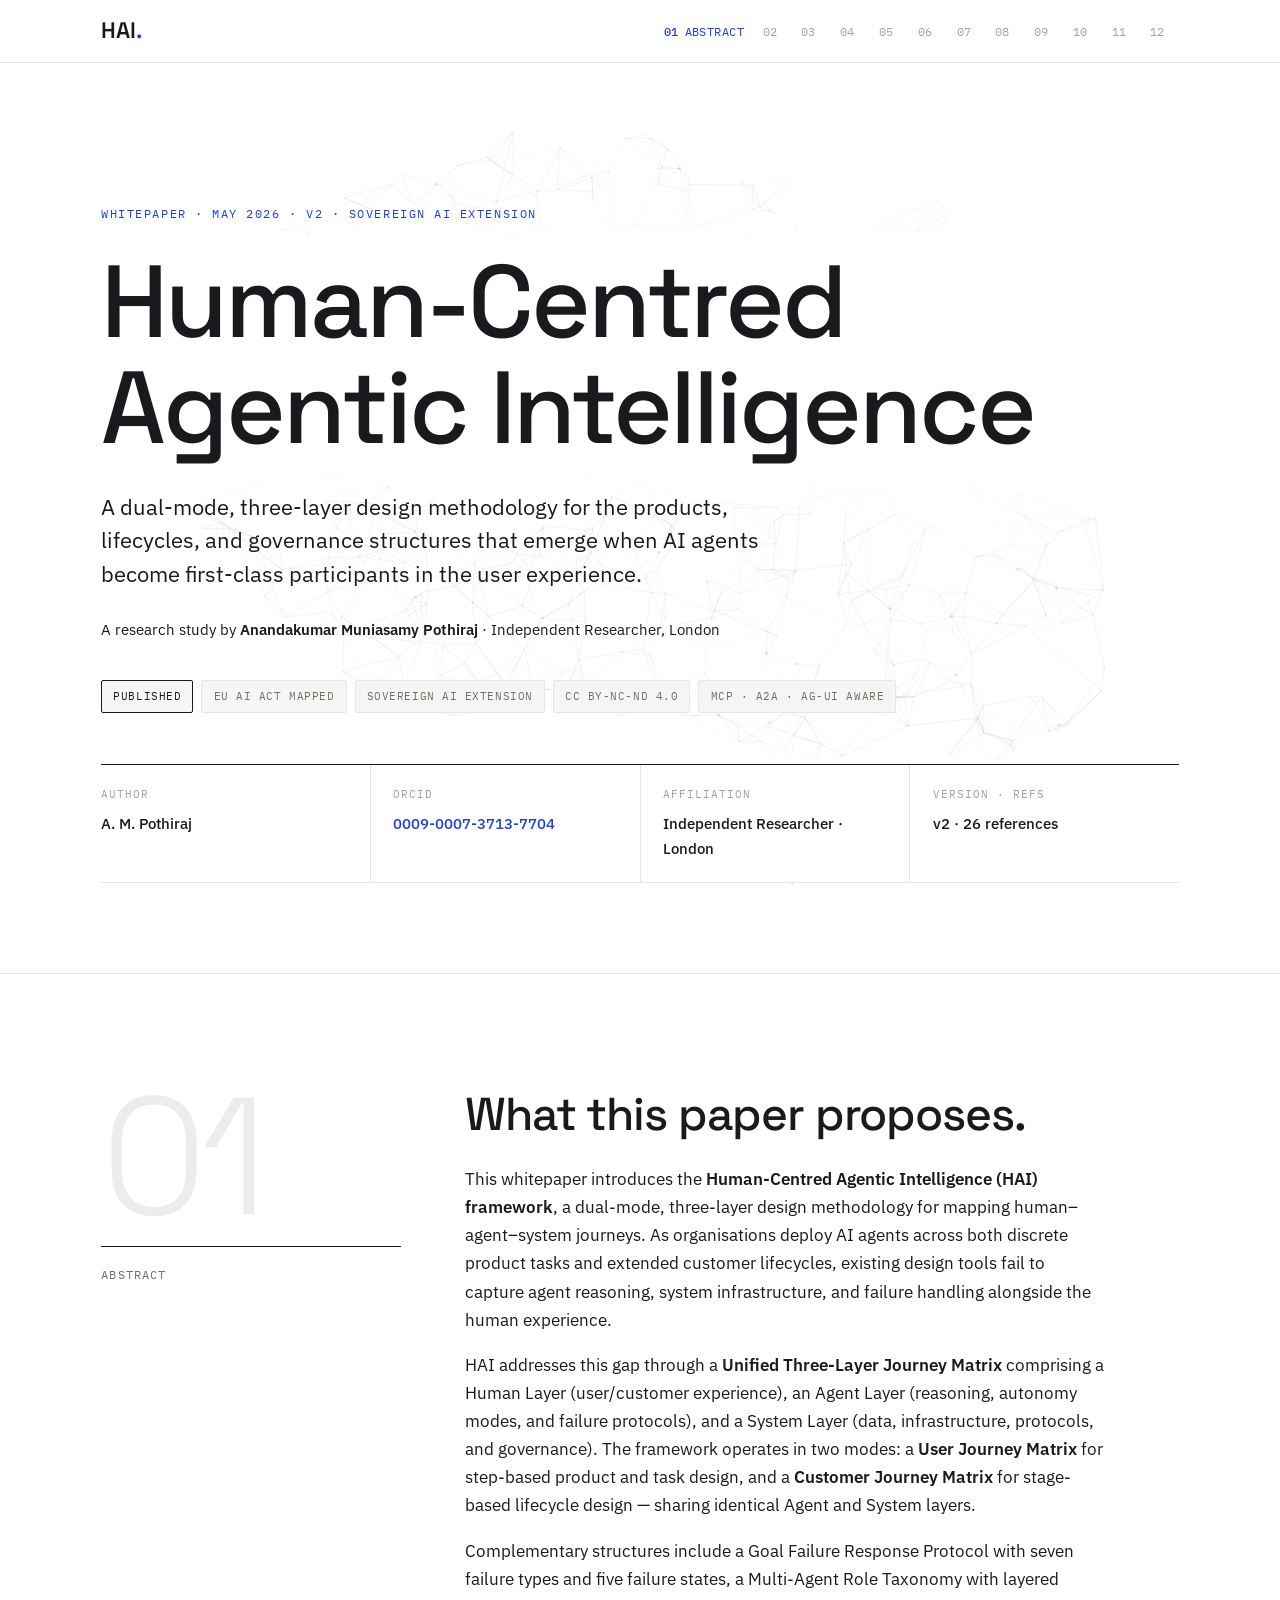
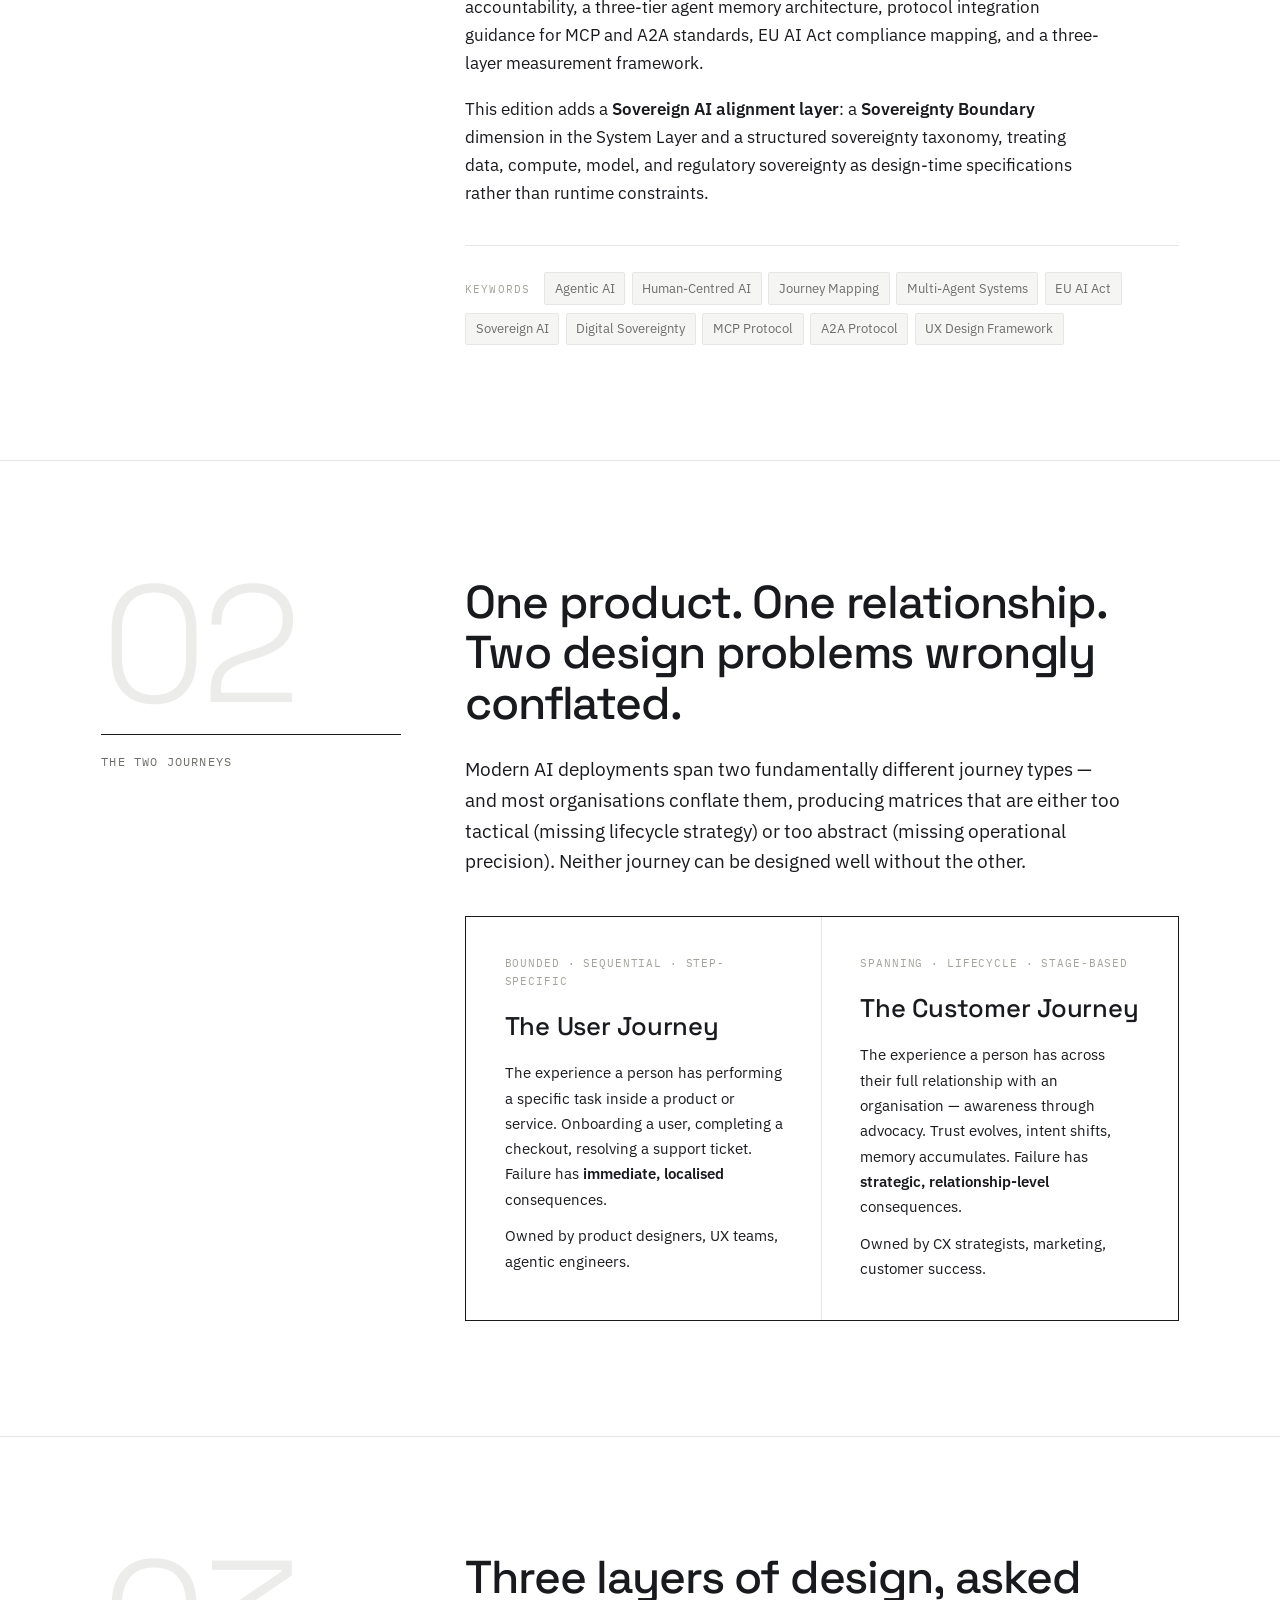
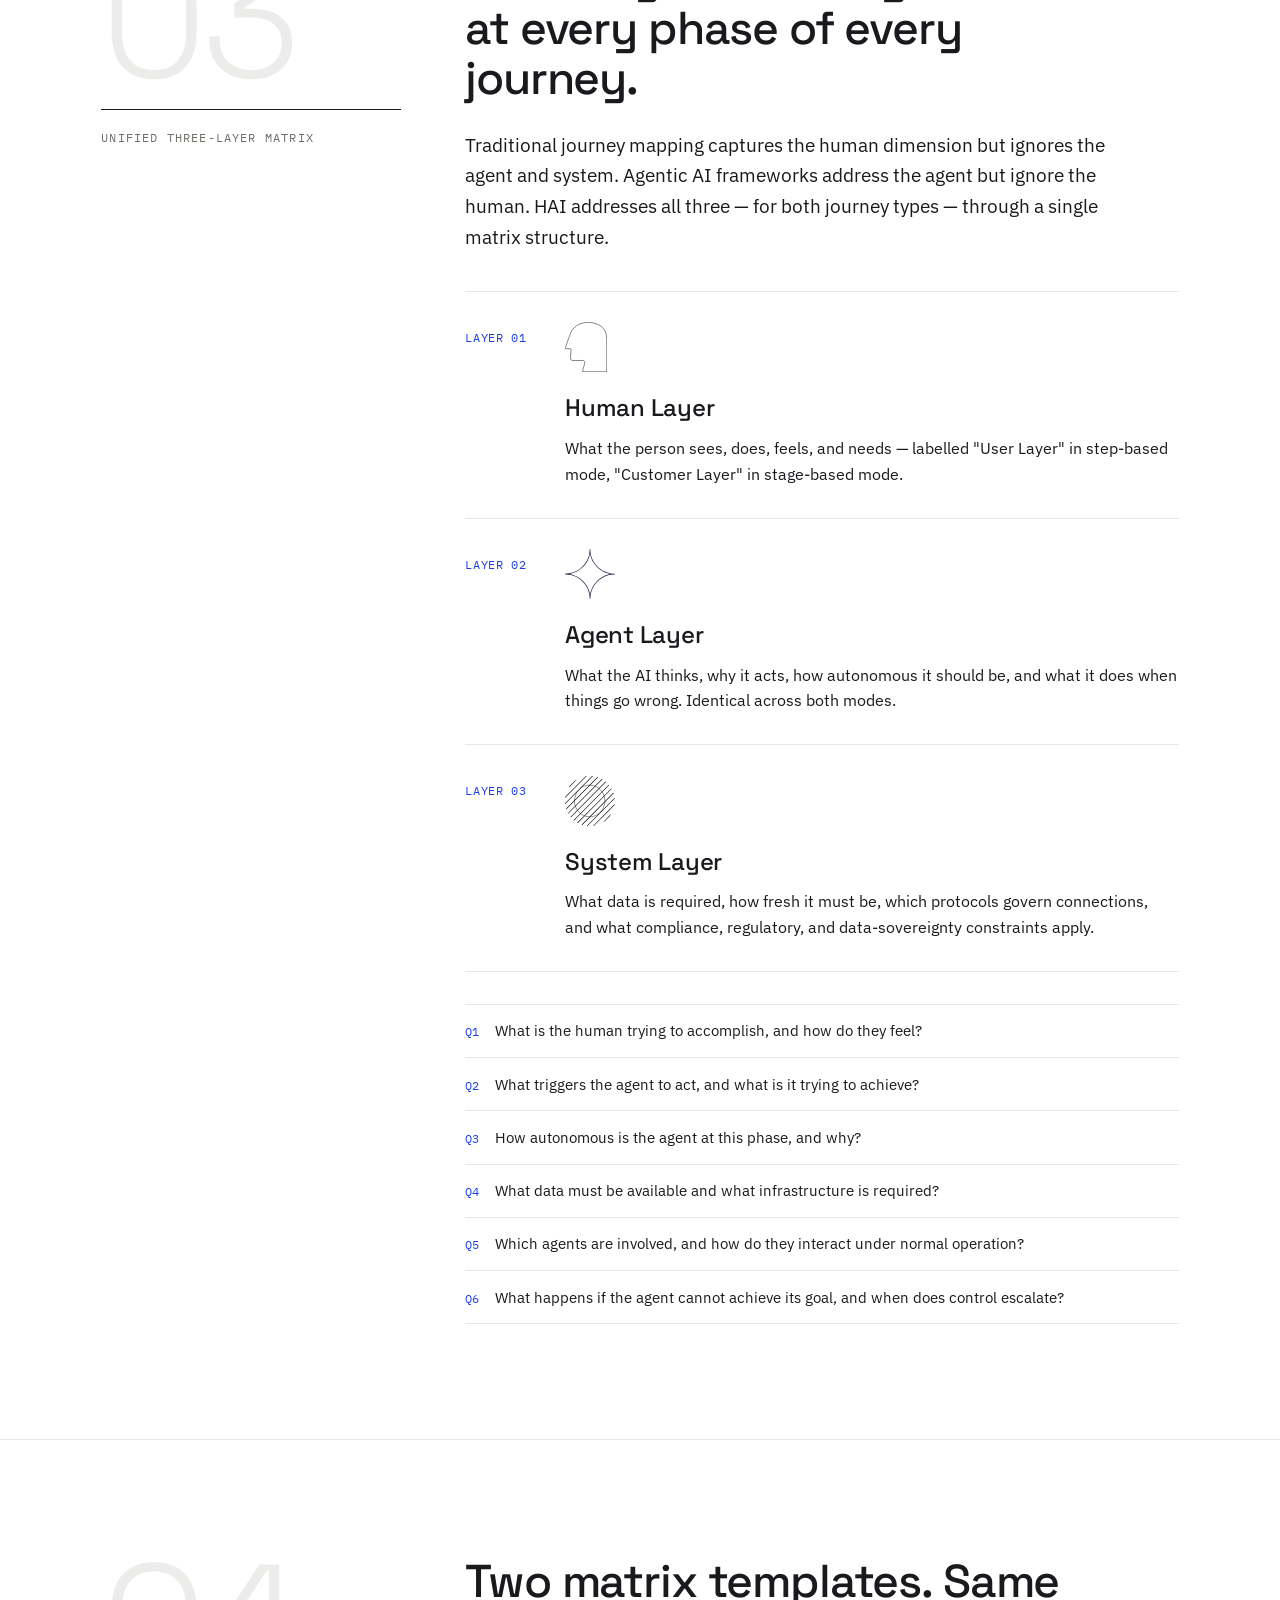
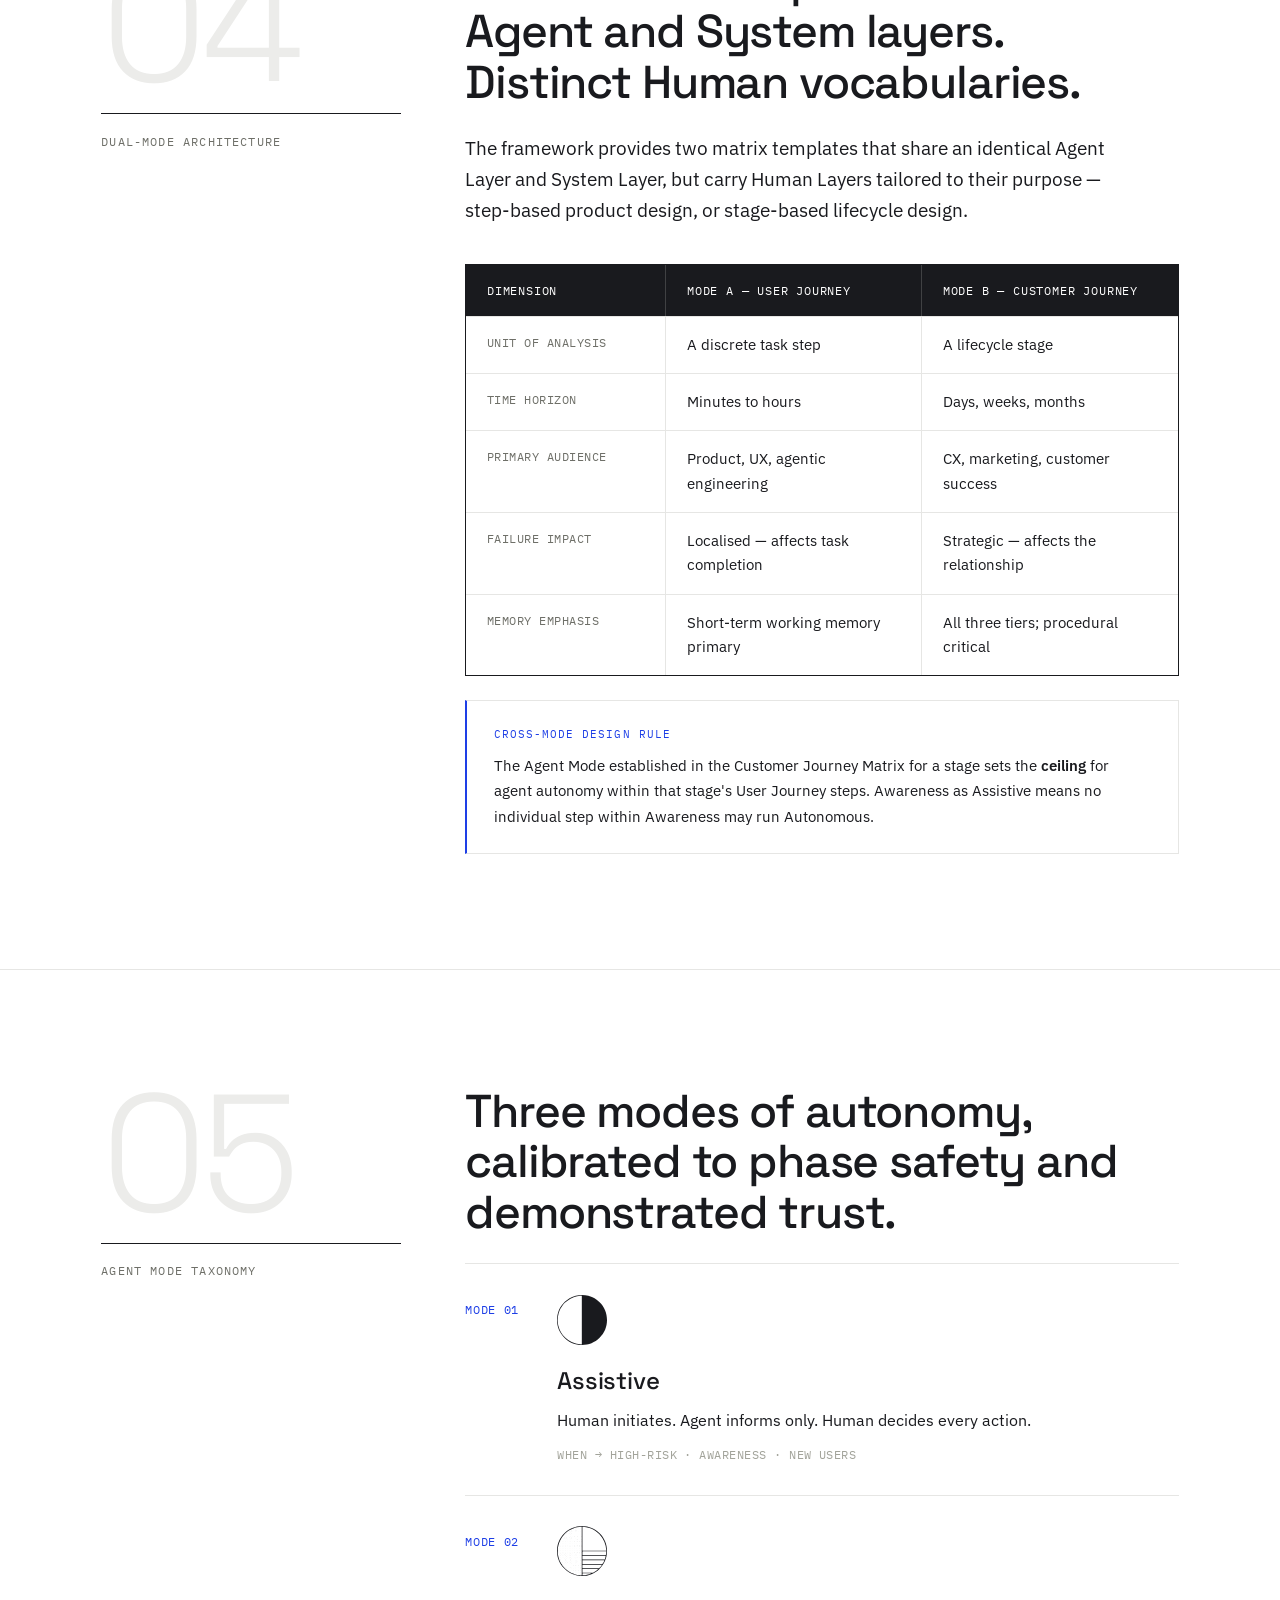
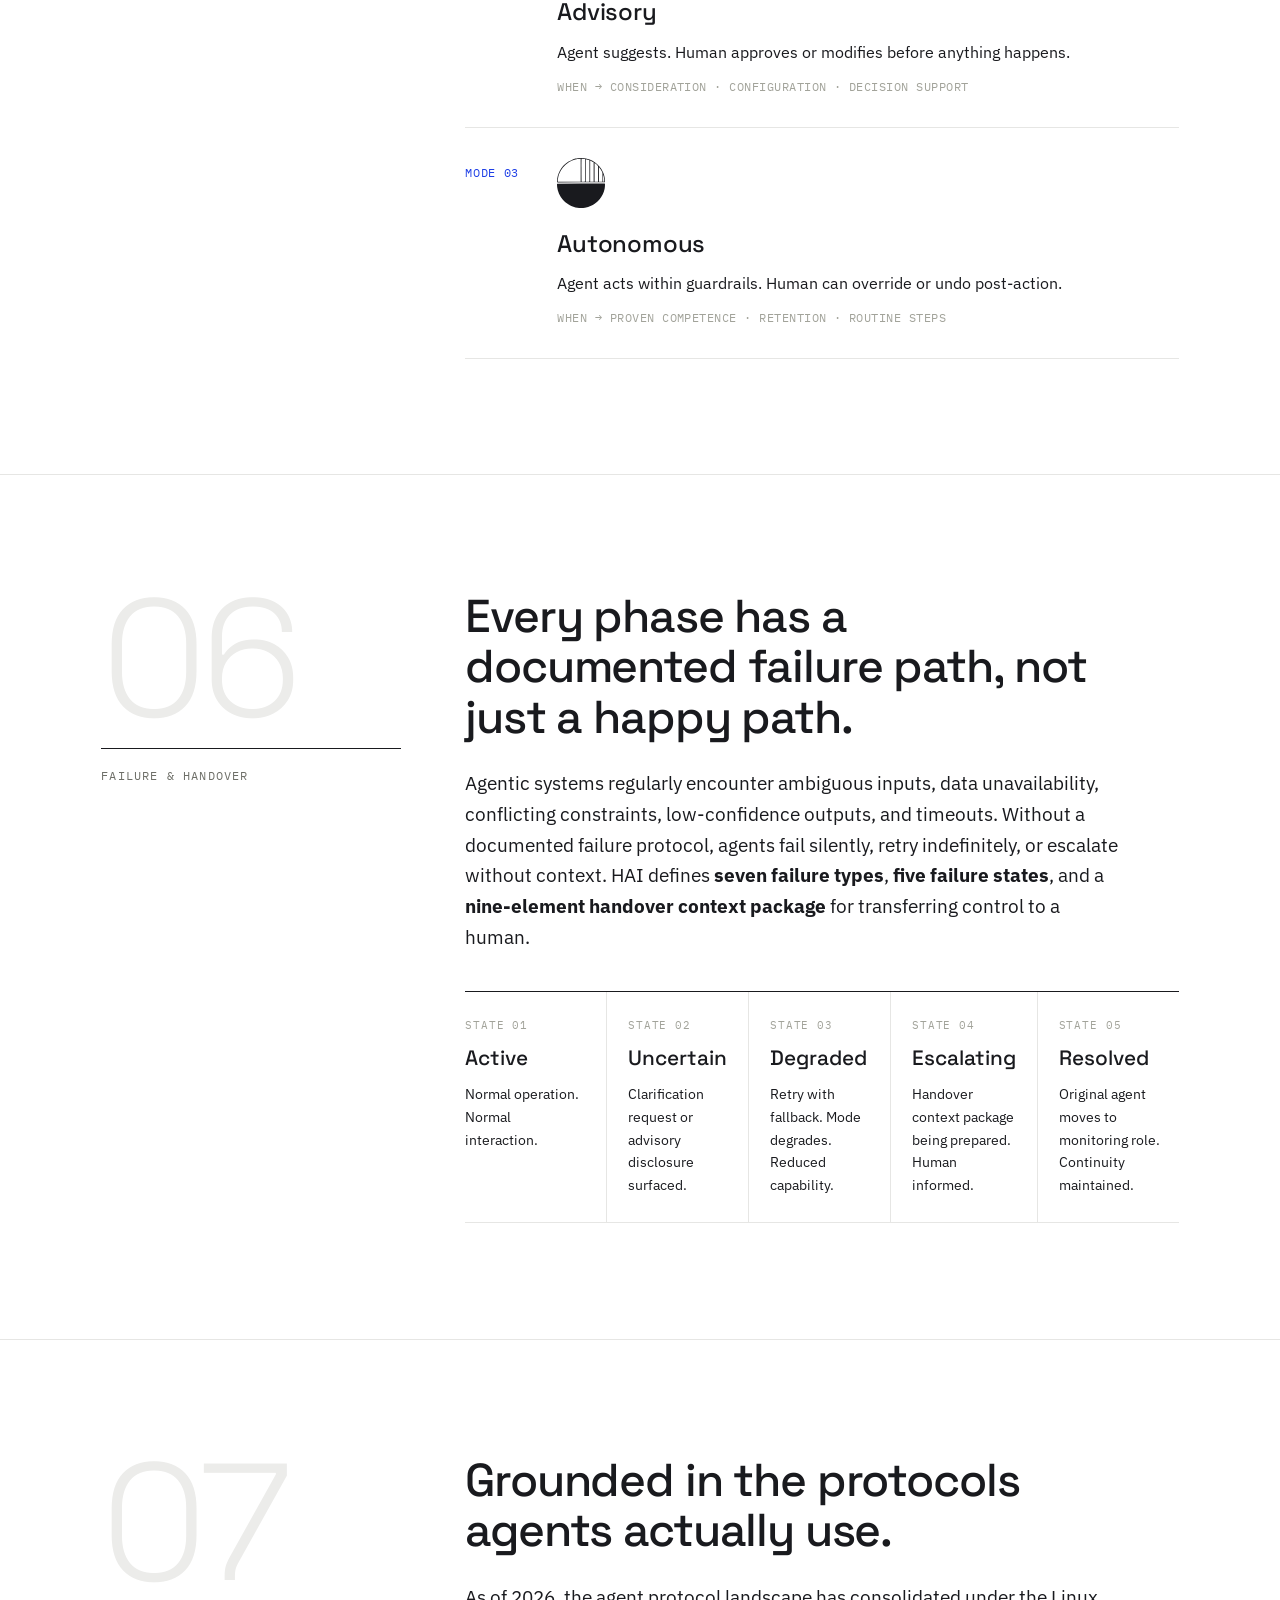
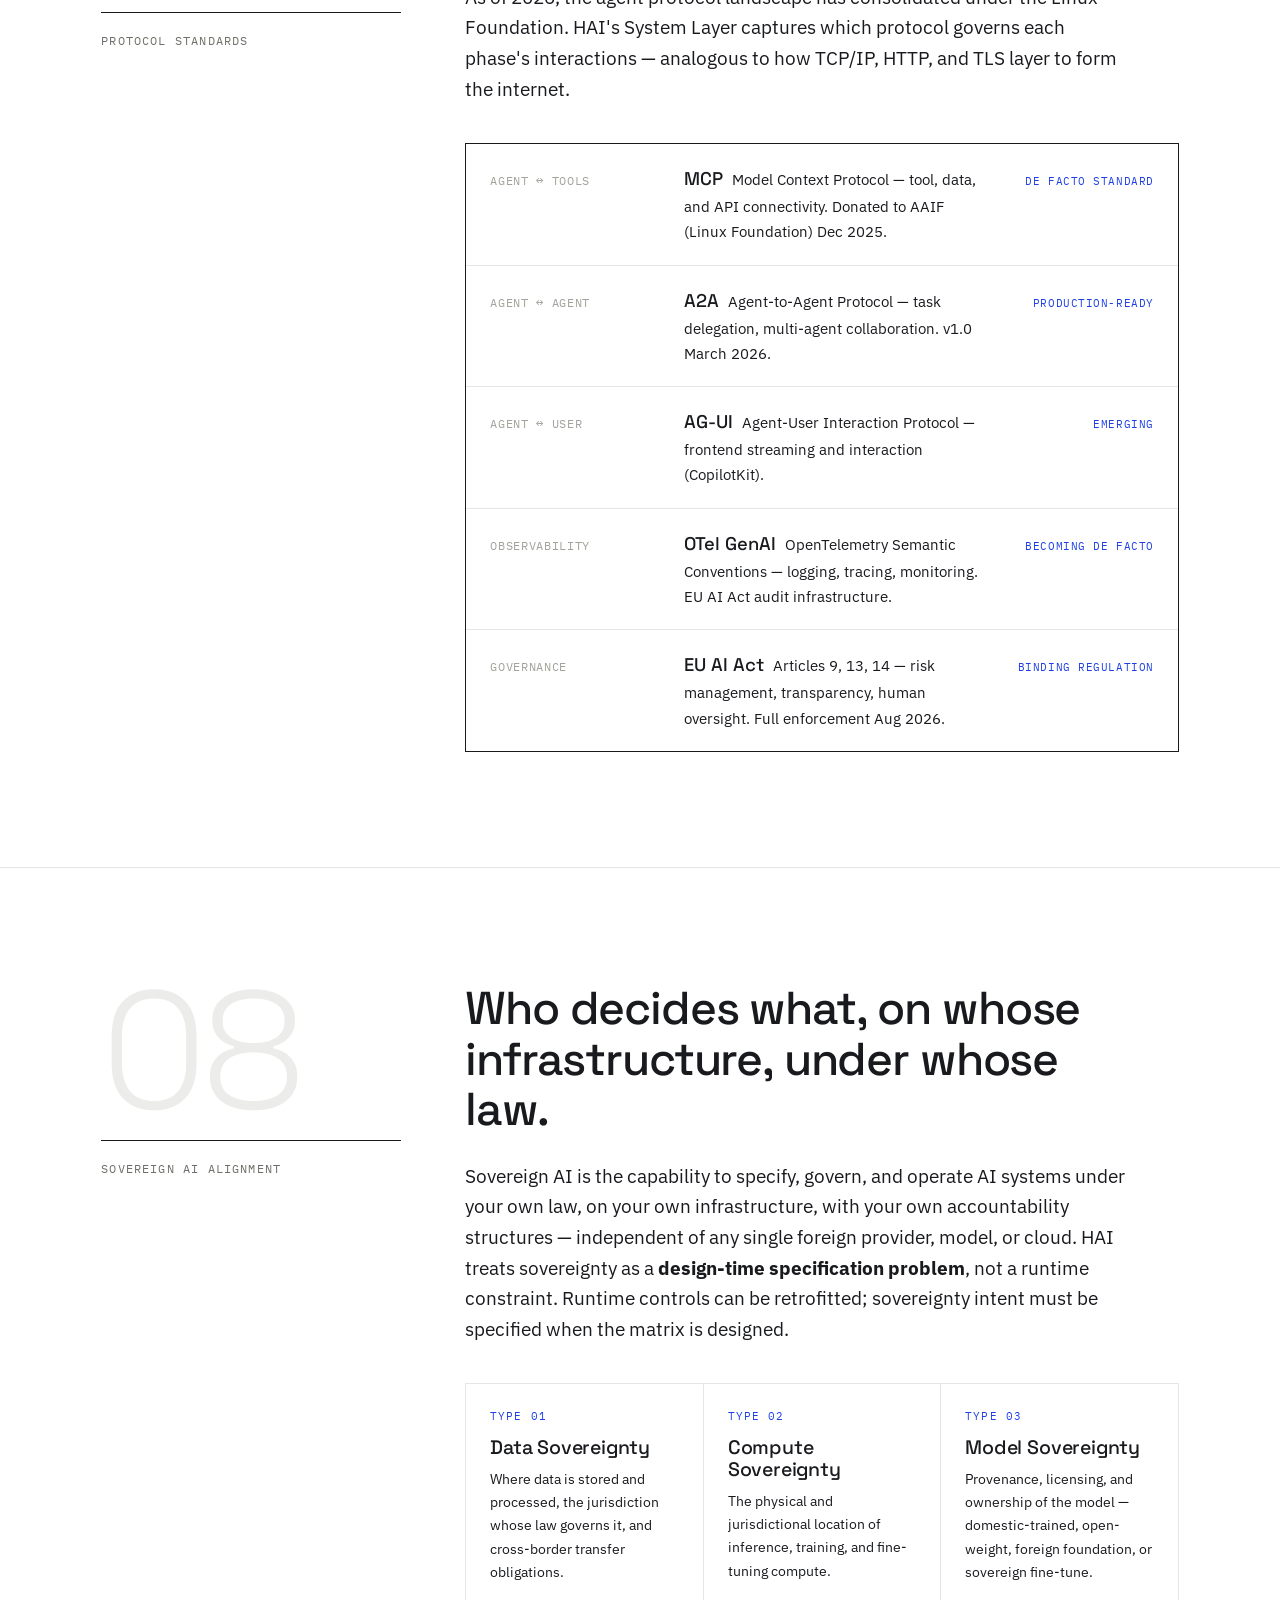
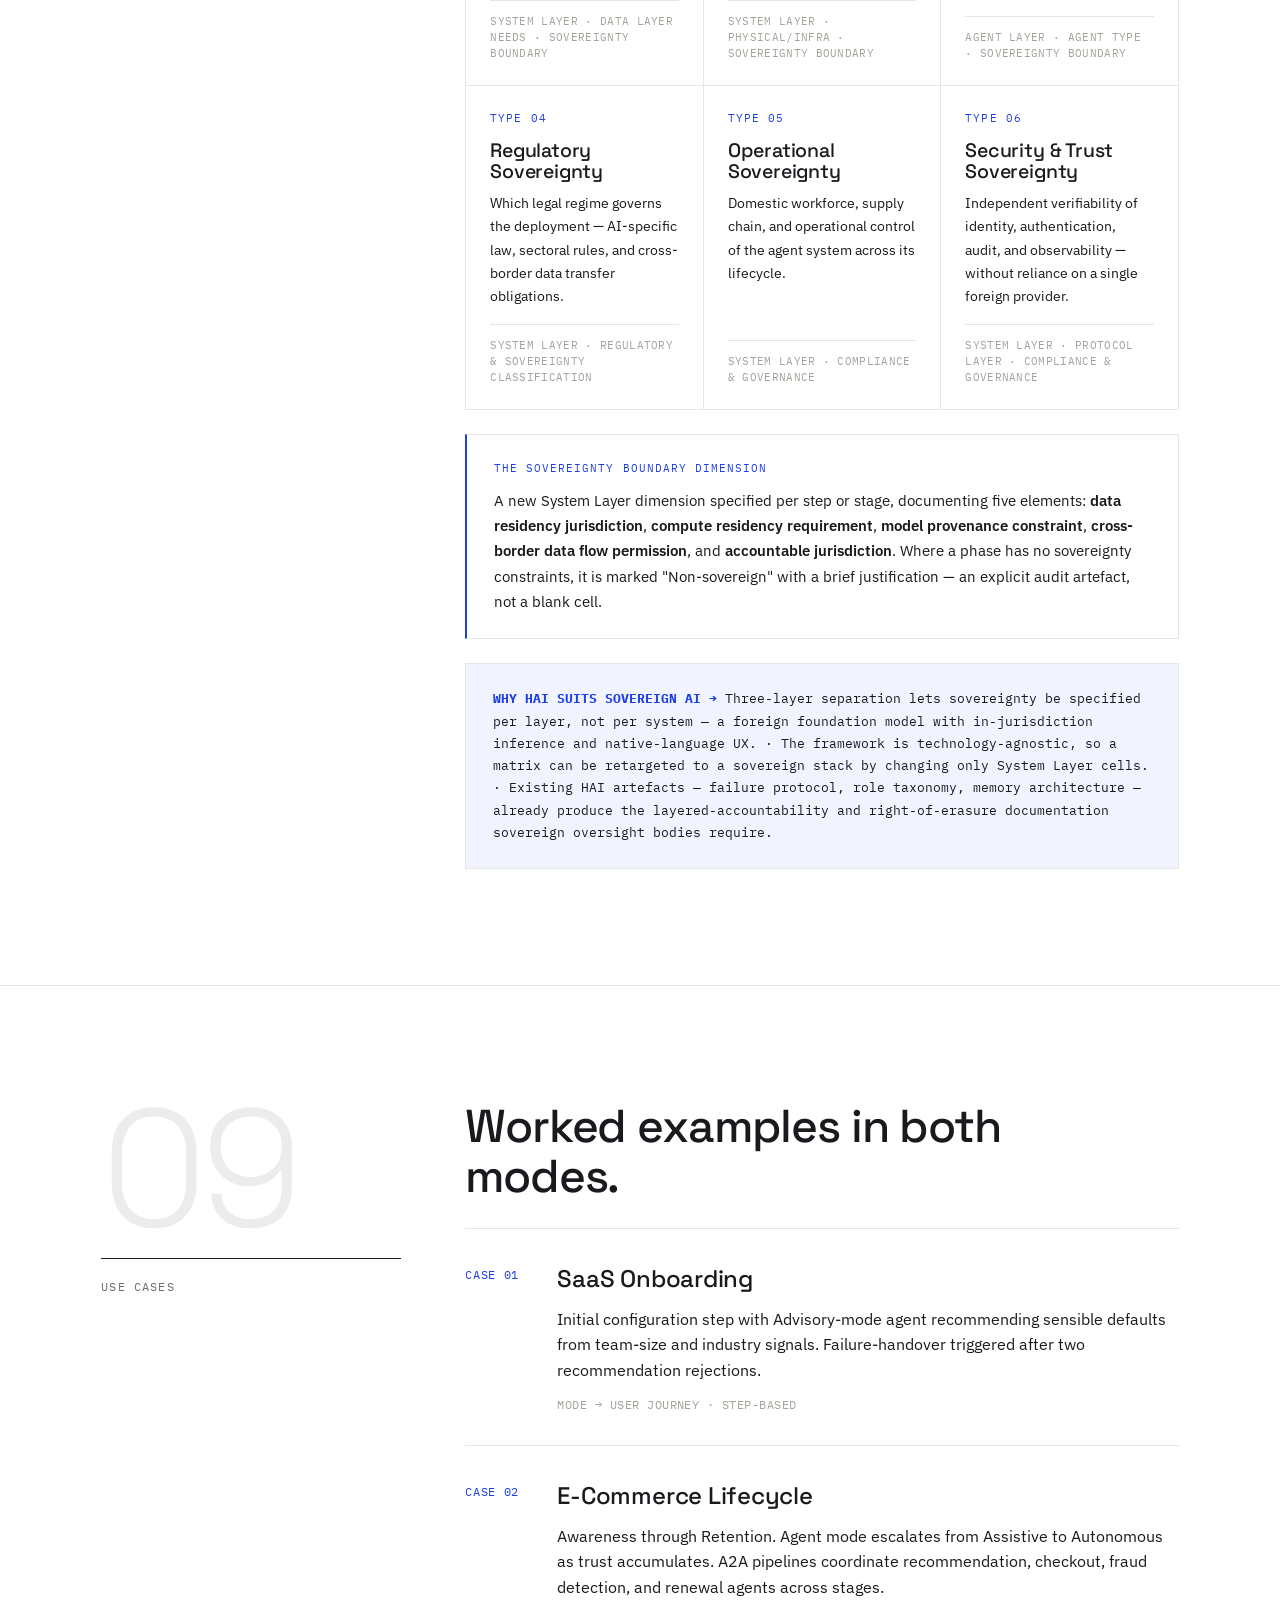
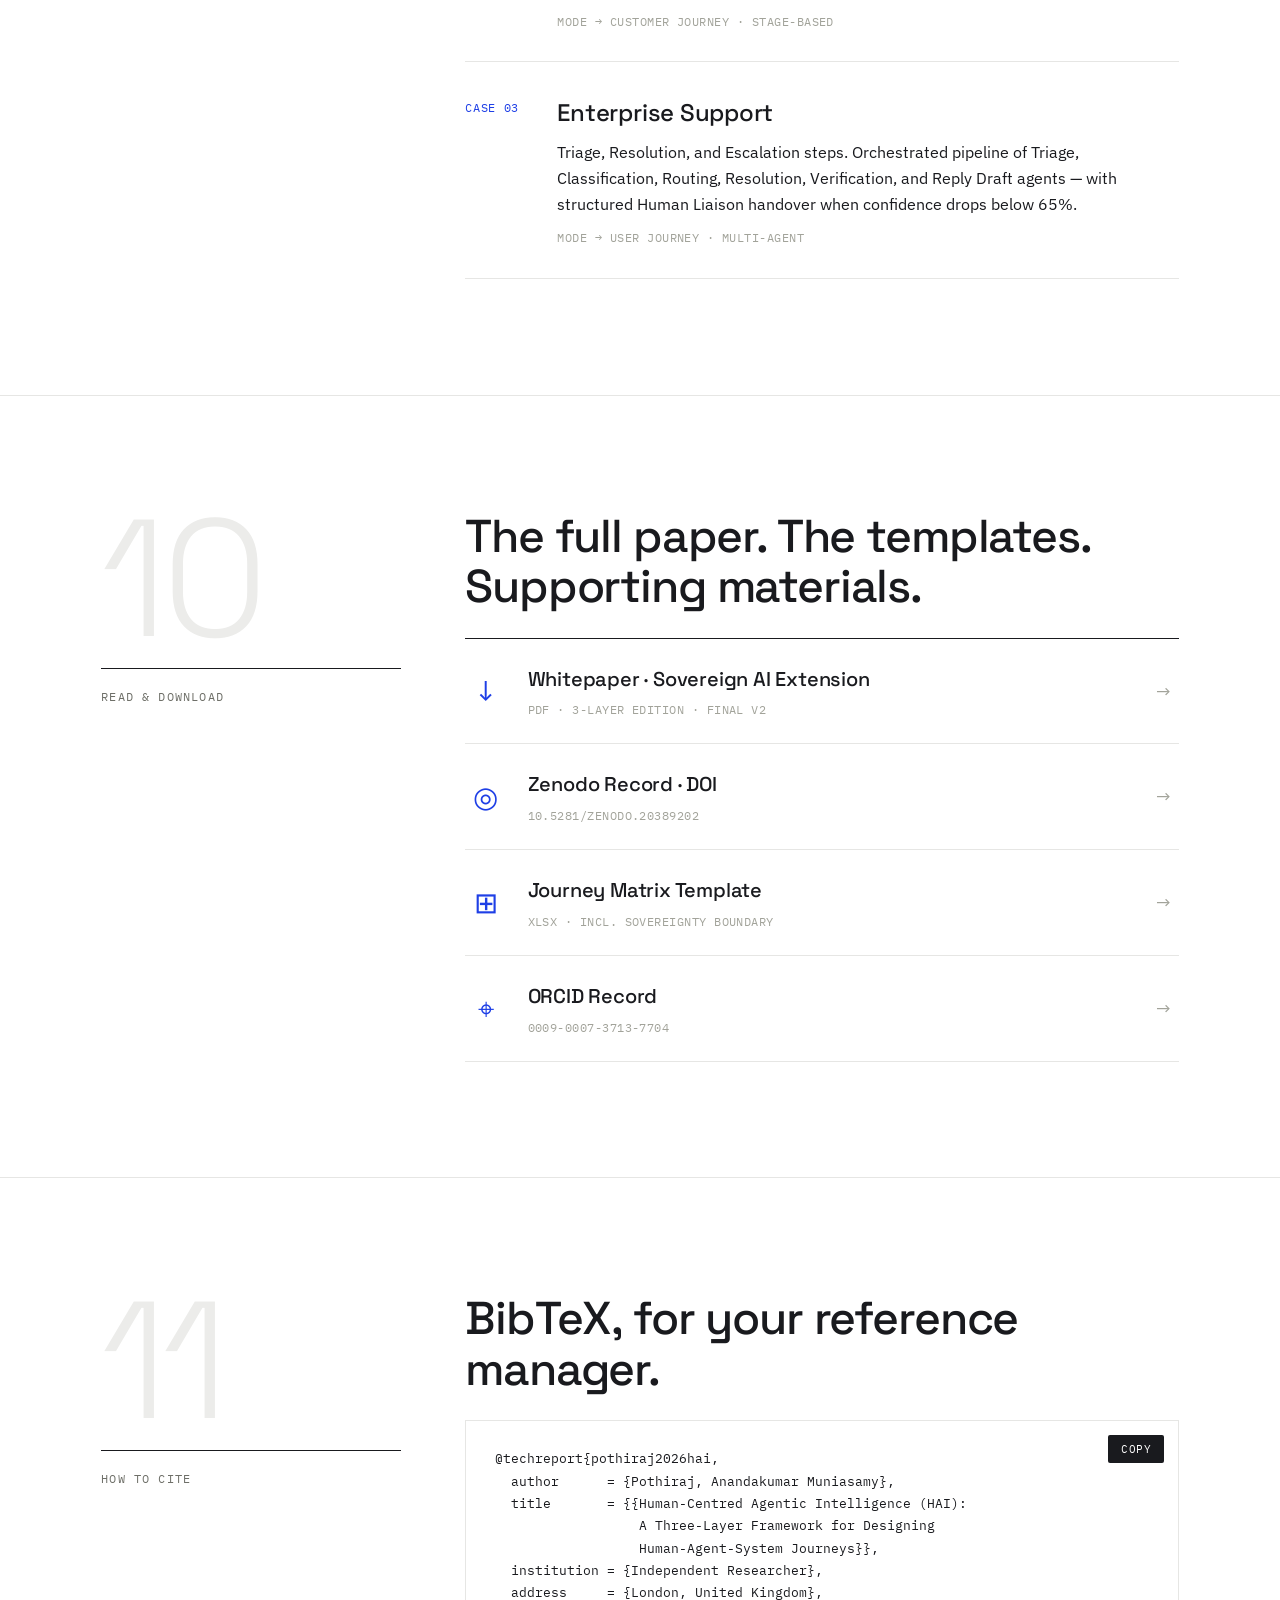
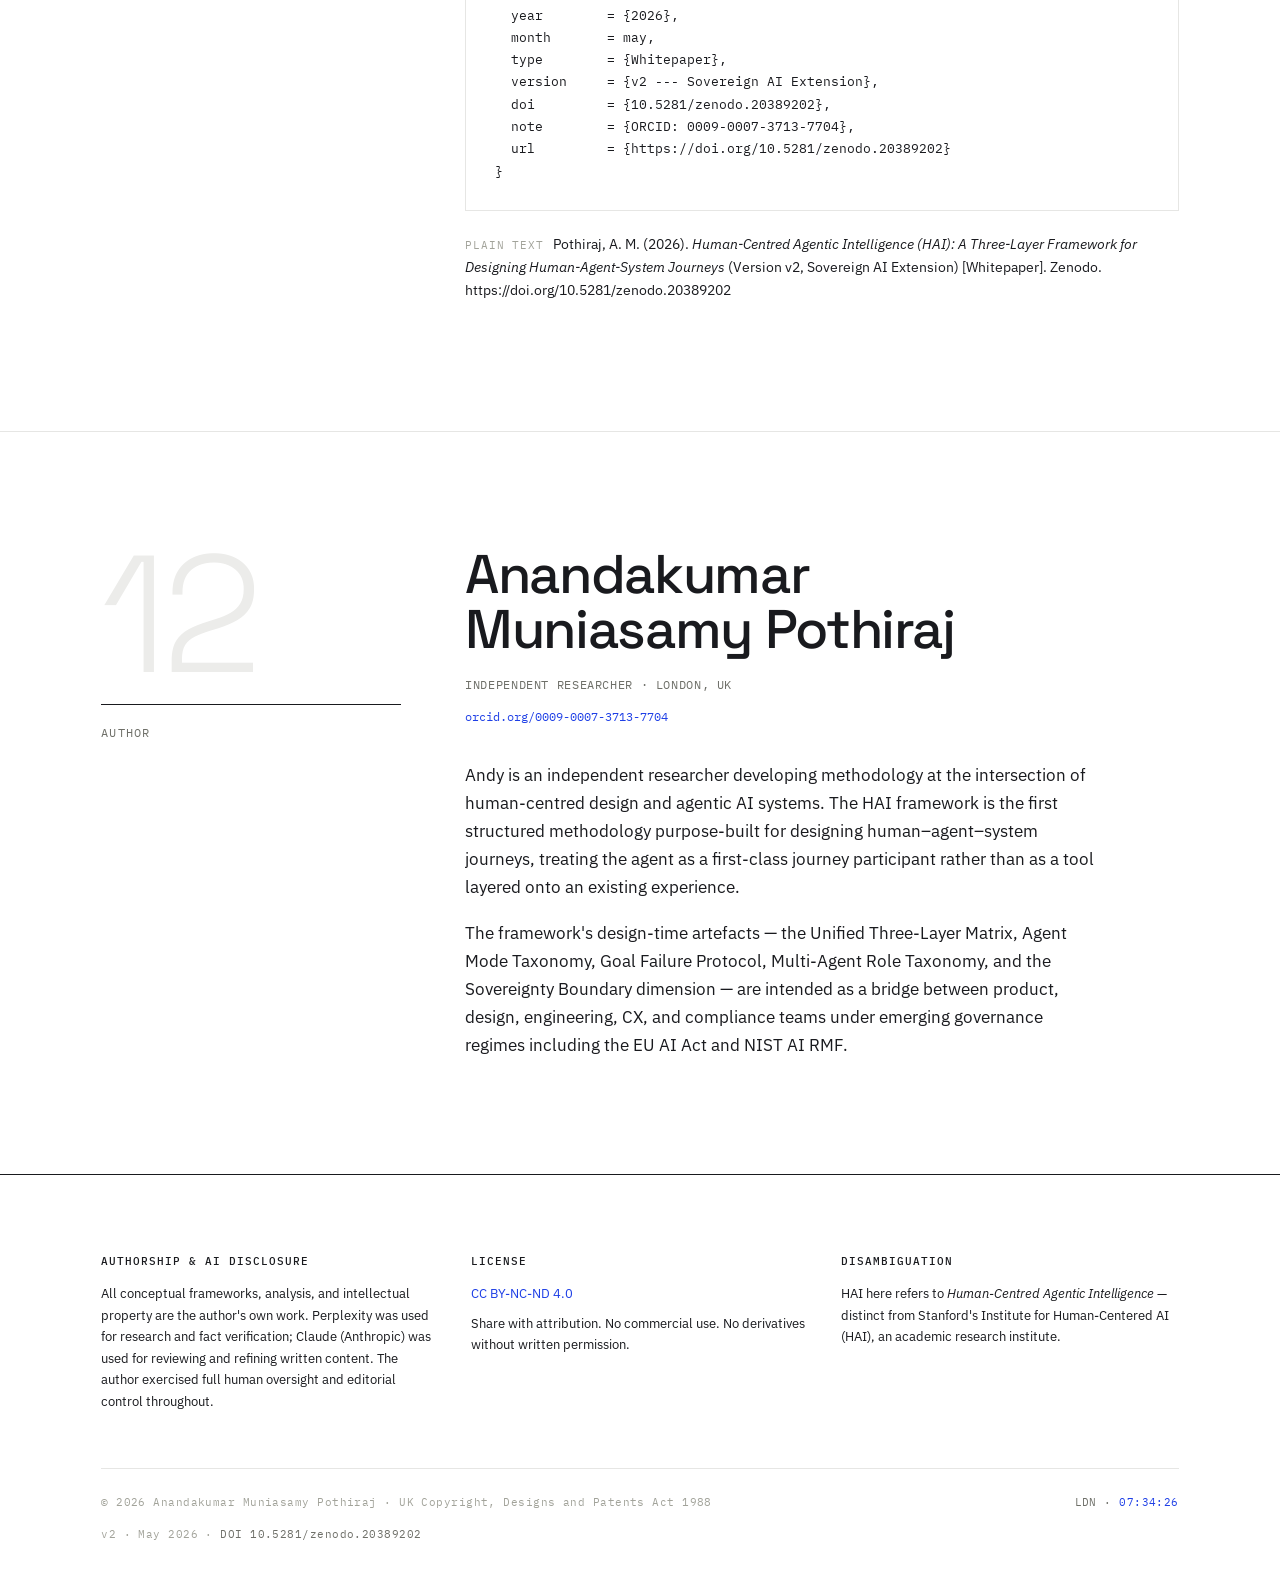
==== index.html @ 4d78bc8c "Initial HAI site Co-Authored-By: Claude Sonnet 5.5 <noreply@anthropic.com>" ====
<!DOCTYPE html>
<html lang="en">
<head>
<meta charset="UTF-8" />
<meta name="viewport" content="width=device-width, initial-scale=1.0" />
<title>Human-Centred Agentic Intelligence (HAI) — A Three-Layer Framework for Human–Agent–System Journeys</title>
<meta name="description" content="HAI is a dual-mode, three-layer design methodology for mapping human–agent–system journeys in agentic AI products. The Sovereign AI Extension adds a Sovereignty Boundary dimension for specifying data residency, compute location, and model provenance at design time. By Anandakumar Muniasamy Pothiraj." />
<meta name="author" content="Anandakumar Muniasamy Pothiraj" />
<meta name="theme-color" content="#FFFFFF" />
<link rel="canonical" href="https://hai-framework.org/" />
<link rel="icon" href="/favicon.svg" type="image/svg+xml" />
<meta property="og:url" content="https://hai-framework.org/" />
<meta property="og:site_name" content="HAI Framework" />
<meta property="og:image" content="https://hai-framework.org/assets/img/Header.png" />
<meta name="twitter:card" content="summary_large_image" />
<meta name="twitter:title" content="Human-Centred Agentic Intelligence (HAI)" />
<meta name="twitter:description" content="A three-layer, dual-mode framework for designing human–agent–system journeys." />
<meta name="twitter:image" content="https://hai-framework.org/assets/img/Header.png" />

<!-- Open Graph -->
<meta property="og:title" content="Human-Centred Agentic Intelligence (HAI)" />
<meta property="og:description" content="A three-layer, dual-mode framework for designing human–agent–system journeys in agentic AI products — now extended with a Sovereign AI alignment layer." />
<meta property="og:type" content="article" />
<meta property="article:author" content="Anandakumar Muniasamy Pothiraj" />
<meta property="article:published_time" content="2026-05-26" />

<!-- Citation metadata for Google Scholar / Hugging Face Papers -->
<meta name="citation_title" content="Human-Centred Agentic Intelligence (HAI): A Three-Layer Framework for Designing Human-Agent-System Journeys" />
<meta name="citation_author" content="Pothiraj, Anandakumar Muniasamy" />
<meta name="citation_publication_date" content="2026/05" />
<meta name="citation_doi" content="10.5281/zenodo.20389202" />
<meta name="citation_public_url" content="https://doi.org/10.5281/zenodo.20389202" />
<meta name="citation_pdf_url" content="https://zenodo.org/records/20389202/files/HAI_Whitepaper_3_layer_sovereign-AI.pdf" />

<link rel="preconnect" href="https://fonts.googleapis.com" />
<link rel="preconnect" href="https://fonts.gstatic.com" crossorigin />
<link href="https://fonts.googleapis.com/css2?family=IBM+Plex+Mono:wght@400;500&family=IBM+Plex+Sans:ital,wght@0,400;0,500;0,600;0,700;1,400&family=Space+Grotesk:wght@300;400;500;600;700&display=swap" rel="stylesheet" />

<link rel="stylesheet" href="/css/style.css" />
</head>
<body>

<div class="scroll-progress" id="progress" aria-hidden="true"></div>

<!-- ━━━━━━━━━━ STICKY NAVIGATOR ━━━━━━━━━━ -->
<nav class="nav">
  <div class="nav-inner">
    <a href="#top" class="wordmark">HAI<span class="dot">.</span></a>
    <div class="rail" id="rail">
      <a class="rail-item" href="#abstract"><span class="rail-num">01</span><span class="rail-label">Abstract</span></a>
      <a class="rail-item" href="#problem"><span class="rail-num">02</span><span class="rail-label">Two Journeys</span></a>
      <a class="rail-item" href="#framework"><span class="rail-num">03</span><span class="rail-label">Framework</span></a>
      <a class="rail-item" href="#modes"><span class="rail-num">04</span><span class="rail-label">Dual-Mode</span></a>
      <a class="rail-item" href="#agent-modes"><span class="rail-num">05</span><span class="rail-label">Agent Modes</span></a>
      <a class="rail-item" href="#failure"><span class="rail-num">06</span><span class="rail-label">Failure</span></a>
      <a class="rail-item" href="#protocols"><span class="rail-num">07</span><span class="rail-label">Protocols</span></a>
      <a class="rail-item" href="#sovereignty"><span class="rail-num">08</span><span class="rail-label">Sovereignty</span></a>
      <a class="rail-item" href="#cases"><span class="rail-num">09</span><span class="rail-label">Use Cases</span></a>
      <a class="rail-item" href="#paper"><span class="rail-num">10</span><span class="rail-label">Paper</span></a>
      <a class="rail-item" href="#cite"><span class="rail-num">11</span><span class="rail-label">Cite</span></a>
      <a class="rail-item" href="#author"><span class="rail-num">12</span><span class="rail-label">Author</span></a>
    </div>
  </div>
</nav>

<div id="top"></div>

<!-- ━━━━━━━━━━ HERO ━━━━━━━━━━ -->
<header class="hero">
  <canvas class="hero-net" aria-hidden="true"></canvas>
  <div class="wrap hero-stagger">
    <div class="eyebrow">Whitepaper · May 2026 · v2 · Sovereign AI Extension</div>
    <h1>Human-Centred Agentic <em>Intelligence</em></h1>
    <p class="hero-sub">A dual-mode, three-layer design methodology for the products, lifecycles, and governance structures that emerge when AI agents become first-class participants in the user experience.</p>
    <p class="hero-byline">A research study by <strong>Anandakumar Muniasamy Pothiraj</strong> · Independent Researcher, London</p>
    <div class="badges">
      <span class="badge lead">Published</span>
      <span class="badge">EU AI Act mapped</span>
      <span class="badge">Sovereign AI extension</span>
      <span class="badge">CC BY-NC-ND 4.0</span>
      <span class="badge">MCP · A2A · AG-UI aware</span>
    </div>
    <div class="meta-strip">
      <div class="meta-cell">
        <div class="meta-label">Author</div>
        <div class="meta-value">A. M. Pothiraj</div>
      </div>
      <div class="meta-cell">
        <div class="meta-label">ORCID</div>
        <div class="meta-value"><a href="https://orcid.org/0009-0007-3713-7704" target="_blank" rel="noopener">0009-0007-3713-7704</a></div>
      </div>
      <div class="meta-cell">
        <div class="meta-label">Affiliation</div>
        <div class="meta-value">Independent Researcher · London</div>
      </div>
      <div class="meta-cell">
        <div class="meta-label">Version · Refs</div>
        <div class="meta-value">v2 · 26 references</div>
      </div>
    </div>
  </div>
</header>

<!-- ━━━━━━━━━━ 01 — ABSTRACT ━━━━━━━━━━ -->
<section class="section reveal" id="abstract">
  <div class="wrap">
    <div class="sec-grid">
      <div class="sec-index">
        <span class="sec-numeral">01</span>
        <span class="sec-kicker">Abstract</span>
      </div>
      <div class="sec-content">
        <h2 class="sec-title">What this paper proposes.</h2>
        <div class="prose">
          <p>This whitepaper introduces the <strong>Human-Centred Agentic Intelligence (HAI) framework</strong>, a dual-mode, three-layer design methodology for mapping human–agent–system journeys. As organisations deploy AI agents across both discrete product tasks and extended customer lifecycles, existing design tools fail to capture agent reasoning, system infrastructure, and failure handling alongside the human experience.</p>
          <p>HAI addresses this gap through a <strong>Unified Three-Layer Journey Matrix</strong> comprising a Human Layer (user/customer experience), an Agent Layer (reasoning, autonomy modes, and failure protocols), and a System Layer (data, infrastructure, protocols, and governance). The framework operates in two modes: a <strong>User Journey Matrix</strong> for step-based product and task design, and a <strong>Customer Journey Matrix</strong> for stage-based lifecycle design — sharing identical Agent and System layers.</p>
          <p>Complementary structures include a Goal Failure Response Protocol with seven failure types and five failure states, a Multi-Agent Role Taxonomy with layered accountability, a three-tier agent memory architecture, protocol integration guidance for MCP and A2A standards, EU AI Act compliance mapping, and a three-layer measurement framework.</p>
          <p>This edition adds a <strong>Sovereign AI alignment layer</strong>: a <strong>Sovereignty Boundary</strong> dimension in the System Layer and a structured sovereignty taxonomy, treating data, compute, model, and regulatory sovereignty as design-time specifications rather than runtime constraints.</p>
        </div>
        <div class="keywords">
          <span class="kw-head">Keywords</span>
          <span class="kw">Agentic AI</span><span class="kw">Human-Centred AI</span><span class="kw">Journey Mapping</span><span class="kw">Multi-Agent Systems</span><span class="kw">EU AI Act</span><span class="kw">Sovereign AI</span><span class="kw">Digital Sovereignty</span><span class="kw">MCP Protocol</span><span class="kw">A2A Protocol</span><span class="kw">UX Design Framework</span>
        </div>
      </div>
    </div>
  </div>
</section>

<!-- ━━━━━━━━━━ 02 — TWO JOURNEYS ━━━━━━━━━━ -->
<section class="section reveal" id="problem">
  <div class="wrap">
    <div class="sec-grid">
      <div class="sec-index">
        <span class="sec-numeral">02</span>
        <span class="sec-kicker">The Two Journeys</span>
      </div>
      <div class="sec-content">
        <h2 class="sec-title">One product. One relationship. Two design problems wrongly conflated.</h2>
        <p class="lede">Modern AI deployments span two fundamentally different journey types — and most organisations conflate them, producing matrices that are either too tactical (missing lifecycle strategy) or too abstract (missing operational precision). Neither journey can be designed well without the other.</p>
        <div class="duo">
          <div class="duo-cell">
            <div class="duo-tag">Bounded · Sequential · Step-specific</div>
            <h3>The User Journey</h3>
            <p>The experience a person has performing a specific task inside a product or service. Onboarding a user, completing a checkout, resolving a support ticket. Failure has <strong>immediate, localised</strong> consequences.</p>
            <p>Owned by product designers, UX teams, agentic engineers.</p>
          </div>
          <div class="duo-cell">
            <div class="duo-tag">Spanning · Lifecycle · Stage-based</div>
            <h3>The Customer Journey</h3>
            <p>The experience a person has across their full relationship with an organisation — awareness through advocacy. Trust evolves, intent shifts, memory accumulates. Failure has <strong>strategic, relationship-level</strong> consequences.</p>
            <p>Owned by CX strategists, marketing, customer success.</p>
          </div>
        </div>
      </div>
    </div>
  </div>
</section>

<!-- ━━━━━━━━━━ 03 — FRAMEWORK ━━━━━━━━━━ -->
<section class="section reveal" id="framework">
  <div class="wrap">
    <div class="sec-grid">
      <div class="sec-index">
        <span class="sec-numeral">03</span>
        <span class="sec-kicker">Unified Three-Layer Matrix</span>
      </div>
      <div class="sec-content">
        <h2 class="sec-title">Three layers of design, asked at every phase of every journey.</h2>
        <p class="lede">Traditional journey mapping captures the human dimension but ignores the agent and system. Agentic AI frameworks address the agent but ignore the human. HAI addresses all three — for both journey types — through a single matrix structure.</p>
        <div class="blocks">
          <div class="block">
            <div class="block-tag">Layer 01</div>
            <div>
              <img class="block-icon" src="/assets/img/Human_Layer.svg" alt="" />
              <h3>Human Layer</h3>
              <p>What the person sees, does, feels, and needs — labelled "User Layer" in step-based mode, "Customer Layer" in stage-based mode.</p>
            </div>
          </div>
          <div class="block">
            <div class="block-tag">Layer 02</div>
            <div>
              <img class="block-icon" src="/assets/img/Agent_Layer.svg" alt="" />
              <h3>Agent Layer</h3>
              <p>What the AI thinks, why it acts, how autonomous it should be, and what it does when things go wrong. Identical across both modes.</p>
            </div>
          </div>
          <div class="block">
            <div class="block-tag">Layer 03</div>
            <div>
              <img class="block-icon" src="/assets/img/System_Layer.svg" alt="" />
              <h3>System Layer</h3>
              <p>What data is required, how fresh it must be, which protocols govern connections, and what compliance, regulatory, and data-sovereignty constraints apply.</p>
            </div>
          </div>
        </div>
        <div class="qlist">
          <div class="q"><span class="qn">Q1</span><span>What is the human trying to accomplish, and how do they feel?</span></div>
          <div class="q"><span class="qn">Q2</span><span>What triggers the agent to act, and what is it trying to achieve?</span></div>
          <div class="q"><span class="qn">Q3</span><span>How autonomous is the agent at this phase, and why?</span></div>
          <div class="q"><span class="qn">Q4</span><span>What data must be available and what infrastructure is required?</span></div>
          <div class="q"><span class="qn">Q5</span><span>Which agents are involved, and how do they interact under normal operation?</span></div>
          <div class="q"><span class="qn">Q6</span><span>What happens if the agent cannot achieve its goal, and when does control escalate?</span></div>
        </div>
      </div>
    </div>
  </div>
</section>

<!-- ━━━━━━━━━━ 04 — DUAL-MODE ━━━━━━━━━━ -->
<section class="section reveal" id="modes">
  <div class="wrap">
    <div class="sec-grid">
      <div class="sec-index">
        <span class="sec-numeral">04</span>
        <span class="sec-kicker">Dual-Mode Architecture</span>
      </div>
      <div class="sec-content">
        <h2 class="sec-title">Two matrix templates. Same Agent and System layers. Distinct Human vocabularies.</h2>
        <p class="lede">The framework provides two matrix templates that share an identical Agent Layer and System Layer, but carry Human Layers tailored to their purpose — step-based product design, or stage-based lifecycle design.</p>
        <div class="spec">
          <div class="spec-row head">
            <div class="spec-cell">Dimension</div>
            <div class="spec-cell">Mode A — User Journey</div>
            <div class="spec-cell">Mode B — Customer Journey</div>
          </div>
          <div class="spec-row">
            <div class="spec-cell key">Unit of analysis</div>
            <div class="spec-cell">A discrete task step</div>
            <div class="spec-cell">A lifecycle stage</div>
          </div>
          <div class="spec-row">
            <div class="spec-cell key">Time horizon</div>
            <div class="spec-cell">Minutes to hours</div>
            <div class="spec-cell">Days, weeks, months</div>
          </div>
          <div class="spec-row">
            <div class="spec-cell key">Primary audience</div>
            <div class="spec-cell">Product, UX, agentic engineering</div>
            <div class="spec-cell">CX, marketing, customer success</div>
          </div>
          <div class="spec-row">
            <div class="spec-cell key">Failure impact</div>
            <div class="spec-cell">Localised — affects task completion</div>
            <div class="spec-cell">Strategic — affects the relationship</div>
          </div>
          <div class="spec-row">
            <div class="spec-cell key">Memory emphasis</div>
            <div class="spec-cell">Short-term working memory primary</div>
            <div class="spec-cell">All three tiers; procedural critical</div>
          </div>
        </div>
        <div class="callout">
          <span class="co-label">Cross-mode design rule</span>
          <p>The Agent Mode established in the Customer Journey Matrix for a stage sets the <em>ceiling</em> for agent autonomy within that stage's User Journey steps. Awareness as Assistive means no individual step within Awareness may run Autonomous.</p>
        </div>
      </div>
    </div>
  </div>
</section>

<!-- ━━━━━━━━━━ 05 — AGENT MODES ━━━━━━━━━━ -->
<section class="section reveal" id="agent-modes">
  <div class="wrap">
    <div class="sec-grid">
      <div class="sec-index">
        <span class="sec-numeral">05</span>
        <span class="sec-kicker">Agent Mode Taxonomy</span>
      </div>
      <div class="sec-content">
        <h2 class="sec-title">Three modes of autonomy, calibrated to phase safety and demonstrated trust.</h2>
        <div class="blocks">
          <div class="block">
            <div class="block-tag">Mode 01</div>
            <div>
              <img class="block-icon" src="/assets/img/Assistive.svg" alt="" />
              <h3>Assistive</h3>
              <p>Human initiates. Agent informs only. Human decides every action.</p>
              <div class="when">When → high-risk · awareness · new users</div>
            </div>
          </div>
          <div class="block">
            <div class="block-tag">Mode 02</div>
            <div>
              <img class="block-icon" src="/assets/img/Advisory.svg" alt="" />
              <h3>Advisory</h3>
              <p>Agent suggests. Human approves or modifies before anything happens.</p>
              <div class="when">When → consideration · configuration · decision support</div>
            </div>
          </div>
          <div class="block">
            <div class="block-tag">Mode 03</div>
            <div>
              <img class="block-icon" src="/assets/img/autonomous.svg" alt="" />
              <h3>Autonomous</h3>
              <p>Agent acts within guardrails. Human can override or undo post-action.</p>
              <div class="when">When → proven competence · retention · routine steps</div>
            </div>
          </div>
        </div>
      </div>
    </div>
  </div>
</section>

<!-- ━━━━━━━━━━ 06 — FAILURE ━━━━━━━━━━ -->
<section class="section reveal" id="failure">
  <div class="wrap">
    <div class="sec-grid">
      <div class="sec-index">
        <span class="sec-numeral">06</span>
        <span class="sec-kicker">Failure &amp; Handover</span>
      </div>
      <div class="sec-content">
        <h2 class="sec-title">Every phase has a documented failure path, not just a happy path.</h2>
        <p class="lede">Agentic systems regularly encounter ambiguous inputs, data unavailability, conflicting constraints, low-confidence outputs, and timeouts. Without a documented failure protocol, agents fail silently, retry indefinitely, or escalate without context. HAI defines <strong style="color:var(--ink);">seven failure types</strong>, <strong style="color:var(--ink);">five failure states</strong>, and a <strong style="color:var(--ink);">nine-element handover context package</strong> for transferring control to a human.</p>
        <div class="stepper">
          <div class="step">
            <div class="step-num">State 01</div>
            <h3>Active</h3>
            <p>Normal operation. Normal interaction.</p>
          </div>
          <div class="step">
            <div class="step-num">State 02</div>
            <h3>Uncertain</h3>
            <p>Clarification request or advisory disclosure surfaced.</p>
          </div>
          <div class="step">
            <div class="step-num">State 03</div>
            <h3>Degraded</h3>
            <p>Retry with fallback. Mode degrades. Reduced capability.</p>
          </div>
          <div class="step">
            <div class="step-num">State 04</div>
            <h3>Escalating</h3>
            <p>Handover context package being prepared. Human informed.</p>
          </div>
          <div class="step">
            <div class="step-num">State 05</div>
            <h3>Resolved</h3>
            <p>Original agent moves to monitoring role. Continuity maintained.</p>
          </div>
        </div>
      </div>
    </div>
  </div>
</section>

<!-- ━━━━━━━━━━ 07 — PROTOCOLS ━━━━━━━━━━ -->
<section class="section reveal" id="protocols">
  <div class="wrap">
    <div class="sec-grid">
      <div class="sec-index">
        <span class="sec-numeral">07</span>
        <span class="sec-kicker">Protocol Standards</span>
      </div>
      <div class="sec-content">
        <h2 class="sec-title">Grounded in the protocols agents actually use.</h2>
        <p class="lede">As of 2026, the agent protocol landscape has consolidated under the Linux Foundation. HAI's System Layer captures which protocol governs each phase's interactions — analogous to how TCP/IP, HTTP, and TLS layer to form the internet.</p>
        <div class="stack">
          <div class="stack-row">
            <div class="stack-layer">Agent ↔ Tools</div>
            <div class="stack-proto"><strong>MCP</strong>Model Context Protocol — tool, data, and API connectivity. Donated to AAIF (Linux Foundation) Dec 2025.</div>
            <div class="stack-status">De facto standard</div>
          </div>
          <div class="stack-row">
            <div class="stack-layer">Agent ↔ Agent</div>
            <div class="stack-proto"><strong>A2A</strong>Agent-to-Agent Protocol — task delegation, multi-agent collaboration. v1.0 March 2026.</div>
            <div class="stack-status">Production-ready</div>
          </div>
          <div class="stack-row">
            <div class="stack-layer">Agent ↔ User</div>
            <div class="stack-proto"><strong>AG-UI</strong>Agent-User Interaction Protocol — frontend streaming and interaction (CopilotKit).</div>
            <div class="stack-status">Emerging</div>
          </div>
          <div class="stack-row">
            <div class="stack-layer">Observability</div>
            <div class="stack-proto"><strong>OTel GenAI</strong>OpenTelemetry Semantic Conventions — logging, tracing, monitoring. EU AI Act audit infrastructure.</div>
            <div class="stack-status">Becoming de facto</div>
          </div>
          <div class="stack-row">
            <div class="stack-layer">Governance</div>
            <div class="stack-proto"><strong>EU AI Act</strong>Articles 9, 13, 14 — risk management, transparency, human oversight. Full enforcement Aug 2026.</div>
            <div class="stack-status">Binding regulation</div>
          </div>
        </div>
      </div>
    </div>
  </div>
</section>

<!-- ━━━━━━━━━━ 08 — SOVEREIGN AI ━━━━━━━━━━ -->
<section class="section reveal" id="sovereignty">
  <div class="wrap">
    <div class="sec-grid">
      <div class="sec-index">
        <span class="sec-numeral">08</span>
        <span class="sec-kicker">Sovereign AI Alignment</span>
      </div>
      <div class="sec-content">
        <h2 class="sec-title">Who decides what, on whose infrastructure, under whose law.</h2>
        <p class="lede">Sovereign AI is the capability to specify, govern, and operate AI systems under your own law, on your own infrastructure, with your own accountability structures — independent of any single foreign provider, model, or cloud. HAI treats sovereignty as a <strong style="color:var(--ink);">design-time specification problem</strong>, not a runtime constraint. Runtime controls can be retrofitted; sovereignty intent must be specified when the matrix is designed.</p>
        <div class="sov-grid">
          <div class="sov-card">
            <div class="sov-num">Type 01</div>
            <h3>Data Sovereignty</h3>
            <p>Where data is stored and processed, the jurisdiction whose law governs it, and cross-border transfer obligations.</p>
            <div class="sov-map">System Layer · Data Layer Needs · Sovereignty Boundary</div>
          </div>
          <div class="sov-card">
            <div class="sov-num">Type 02</div>
            <h3>Compute Sovereignty</h3>
            <p>The physical and jurisdictional location of inference, training, and fine-tuning compute.</p>
            <div class="sov-map">System Layer · Physical/Infra · Sovereignty Boundary</div>
          </div>
          <div class="sov-card">
            <div class="sov-num">Type 03</div>
            <h3>Model Sovereignty</h3>
            <p>Provenance, licensing, and ownership of the model — domestic-trained, open-weight, foreign foundation, or sovereign fine-tune.</p>
            <div class="sov-map">Agent Layer · Agent Type · Sovereignty Boundary</div>
          </div>
          <div class="sov-card">
            <div class="sov-num">Type 04</div>
            <h3>Regulatory Sovereignty</h3>
            <p>Which legal regime governs the deployment — AI-specific law, sectoral rules, and cross-border data transfer obligations.</p>
            <div class="sov-map">System Layer · Regulatory &amp; Sovereignty Classification</div>
          </div>
          <div class="sov-card">
            <div class="sov-num">Type 05</div>
            <h3>Operational Sovereignty</h3>
            <p>Domestic workforce, supply chain, and operational control of the agent system across its lifecycle.</p>
            <div class="sov-map">System Layer · Compliance &amp; Governance</div>
          </div>
          <div class="sov-card">
            <div class="sov-num">Type 06</div>
            <h3>Security &amp; Trust Sovereignty</h3>
            <p>Independent verifiability of identity, authentication, audit, and observability — without reliance on a single foreign provider.</p>
            <div class="sov-map">System Layer · Protocol Layer · Compliance &amp; Governance</div>
          </div>
        </div>
        <div class="callout">
          <span class="co-label">The Sovereignty Boundary dimension</span>
          <p>A new System Layer dimension specified per step or stage, documenting five elements: <em>data residency jurisdiction</em>, <em>compute residency requirement</em>, <em>model provenance constraint</em>, <em>cross-border data flow permission</em>, and <em>accountable jurisdiction</em>. Where a phase has no sovereignty constraints, it is marked "Non-sovereign" with a brief justification — an explicit audit artefact, not a blank cell.</p>
        </div>
        <div class="note-strip">
          <strong>WHY HAI SUITS SOVEREIGN AI →</strong> Three-layer separation lets sovereignty be specified per layer, not per system — a foreign foundation model with in-jurisdiction inference and native-language UX. · The framework is technology-agnostic, so a matrix can be retargeted to a sovereign stack by changing only System Layer cells. · Existing HAI artefacts — failure protocol, role taxonomy, memory architecture — already produce the layered-accountability and right-of-erasure documentation sovereign oversight bodies require.
        </div>
      </div>
    </div>
  </div>
</section>

<!-- ━━━━━━━━━━ 09 — USE CASES ━━━━━━━━━━ -->
<section class="section reveal" id="cases">
  <div class="wrap">
    <div class="sec-grid">
      <div class="sec-index">
        <span class="sec-numeral">09</span>
        <span class="sec-kicker">Use Cases</span>
      </div>
      <div class="sec-content">
        <h2 class="sec-title">Worked examples in both modes.</h2>
        <div class="blocks">
          <div class="block">
            <div class="block-tag">Case 01</div>
            <div>
              <h3>SaaS Onboarding</h3>
              <p>Initial configuration step with Advisory-mode agent recommending sensible defaults from team-size and industry signals. Failure-handover triggered after two recommendation rejections.</p>
              <div class="when">Mode → User Journey · Step-based</div>
            </div>
          </div>
          <div class="block">
            <div class="block-tag">Case 02</div>
            <div>
              <h3>E-Commerce Lifecycle</h3>
              <p>Awareness through Retention. Agent mode escalates from Assistive to Autonomous as trust accumulates. A2A pipelines coordinate recommendation, checkout, fraud detection, and renewal agents across stages.</p>
              <div class="when">Mode → Customer Journey · Stage-based</div>
            </div>
          </div>
          <div class="block">
            <div class="block-tag">Case 03</div>
            <div>
              <h3>Enterprise Support</h3>
              <p>Triage, Resolution, and Escalation steps. Orchestrated pipeline of Triage, Classification, Routing, Resolution, Verification, and Reply Draft agents — with structured Human Liaison handover when confidence drops below 65%.</p>
              <div class="when">Mode → User Journey · Multi-agent</div>
            </div>
          </div>
        </div>
      </div>
    </div>
  </div>
</section>

<!-- ━━━━━━━━━━ 10 — READ & DOWNLOAD ━━━━━━━━━━ -->
<section class="section reveal" id="paper">
  <div class="wrap">
    <div class="sec-grid">
      <div class="sec-index">
        <span class="sec-numeral">10</span>
        <span class="sec-kicker">Read &amp; Download</span>
      </div>
      <div class="sec-content">
        <h2 class="sec-title">The full paper. The templates. Supporting materials.</h2>
        <div class="dl-list">
          <a href="https://zenodo.org/records/20389202/files/HAI_Whitepaper_3_layer_sovereign-AI.pdf?download=1" class="dl" target="_blank" rel="noopener">
            <span class="dl-mark">↓</span>
            <span class="dl-text">
              <span class="dl-title">Whitepaper · Sovereign AI Extension</span>
              <span class="dl-meta">PDF · 3-Layer Edition · Final v2</span>
            </span>
            <span class="dl-arrow">→</span>
          </a>
          <a href="https://doi.org/10.5281/zenodo.20389202" class="dl" target="_blank" rel="noopener">
            <span class="dl-mark">◎</span>
            <span class="dl-text">
              <span class="dl-title">Zenodo Record · DOI</span>
              <span class="dl-meta">10.5281/zenodo.20389202</span>
            </span>
            <span class="dl-arrow">→</span>
          </a>
          <a href="https://zenodo.org/records/20389202/files/HAI_Journey_Matrix_Template.xlsx?download=1" class="dl" target="_blank" rel="noopener">
            <span class="dl-mark">⊞</span>
            <span class="dl-text">
              <span class="dl-title">Journey Matrix Template</span>
              <span class="dl-meta">XLSX · incl. Sovereignty Boundary</span>
            </span>
            <span class="dl-arrow">→</span>
          </a>
          <a href="https://orcid.org/0009-0007-3713-7704" class="dl" target="_blank" rel="noopener">
            <span class="dl-mark">⌖</span>
            <span class="dl-text">
              <span class="dl-title">ORCID Record</span>
              <span class="dl-meta">0009-0007-3713-7704</span>
            </span>
            <span class="dl-arrow">→</span>
          </a>
        </div>
      </div>
    </div>
  </div>
</section>

<!-- ━━━━━━━━━━ 11 — HOW TO CITE ━━━━━━━━━━ -->
<section class="section reveal" id="cite">
  <div class="wrap">
    <div class="sec-grid">
      <div class="sec-index">
        <span class="sec-numeral">11</span>
        <span class="sec-kicker">How to Cite</span>
      </div>
      <div class="sec-content">
        <h2 class="sec-title">BibTeX, for your reference manager.</h2>
        <div class="cite-block">
          <button class="copy-btn" id="copyBtn" type="button" aria-label="Copy citation">Copy</button>
<pre id="bibtex">@techreport{pothiraj2026hai,
  author      = {Pothiraj, Anandakumar Muniasamy},
  title       = {{Human-Centred Agentic Intelligence (HAI):
                  A Three-Layer Framework for Designing
                  Human-Agent-System Journeys}},
  institution = {Independent Researcher},
  address     = {London, United Kingdom},
  year        = {2026},
  month       = may,
  type        = {Whitepaper},
  version     = {v2 --- Sovereign AI Extension},
  doi         = {10.5281/zenodo.20389202},
  note        = {ORCID: 0009-0007-3713-7704},
  url         = {https://doi.org/10.5281/zenodo.20389202}
}</pre>
        </div>
        <p class="cite-plain">
          <span class="lbl">Plain text</span> Pothiraj, A. M. (2026). <em>Human-Centred Agentic Intelligence (HAI): A Three-Layer Framework for Designing Human-Agent-System Journeys</em> (Version v2, Sovereign AI Extension) [Whitepaper]. Zenodo. https://doi.org/10.5281/zenodo.20389202
        </p>
      </div>
    </div>
  </div>
</section>

<!-- ━━━━━━━━━━ 12 — AUTHOR ━━━━━━━━━━ -->
<section class="section reveal" id="author">
  <div class="wrap">
    <div class="sec-grid">
      <div class="sec-index">
        <span class="sec-numeral">12</span>
        <span class="sec-kicker">Author</span>
      </div>
      <div class="sec-content">
        <div class="author-name">Anandakumar<br/>Muniasamy Pothiraj</div>
        <div class="author-affil">Independent Researcher · London, UK</div>
        <a href="https://orcid.org/0009-0007-3713-7704" class="author-orcid" target="_blank" rel="noopener">orcid.org/0009-0007-3713-7704</a>
        <div class="author-bio">
          <p>Andy is an independent researcher developing methodology at the intersection of human-centred design and agentic AI systems. The HAI framework is the first structured methodology purpose-built for designing human–agent–system journeys, treating the agent as a first-class journey participant rather than as a tool layered onto an existing experience.</p>
          <p>The framework's design-time artefacts — the Unified Three-Layer Matrix, Agent Mode Taxonomy, Goal Failure Protocol, Multi-Agent Role Taxonomy, and the Sovereignty Boundary dimension — are intended as a bridge between product, design, engineering, CX, and compliance teams under emerging governance regimes including the EU AI Act and NIST AI RMF.</p>
        </div>
      </div>
    </div>
  </div>
</section>

<!-- ━━━━━━━━━━ FOOTER ━━━━━━━━━━ -->
<footer>
  <div class="wrap">
    <div class="foot-grid">
      <div>
        <h4>Authorship &amp; AI Disclosure</h4>
        <p>All conceptual frameworks, analysis, and intellectual property are the author's own work. Perplexity was used for research and fact verification; Claude (Anthropic) was used for reviewing and refining written content. The author exercised full human oversight and editorial control throughout.</p>
      </div>
      <div>
        <h4>License</h4>
        <p><a href="https://creativecommons.org/licenses/by-nc-nd/4.0/" target="_blank" rel="noopener">CC BY-NC-ND 4.0</a></p>
        <p>Share with attribution. No commercial use. No derivatives without written permission.</p>
      </div>
      <div>
        <h4>Disambiguation</h4>
        <p>HAI here refers to <em>Human-Centred Agentic Intelligence</em> — distinct from Stanford's Institute for Human-Centered AI (HAI), an academic research institute.</p>
      </div>
    </div>
    <div class="copyright">
      <span>© 2026 Anandakumar Muniasamy Pothiraj · UK Copyright, Designs and Patents Act 1988</span>
      <span class="clock" id="clock">LDN · --:--:--</span>
      <span>v2 · May 2026 · <a href="https://doi.org/10.5281/zenodo.20389202" target="_blank" rel="noopener">DOI 10.5281/zenodo.20389202</a></span>
    </div>
  </div>
</footer>

<script src="/js/main.js" defer></script>

<script src="/js/hero-network.js" defer></script>

</body>
</html>
---- css/style.css ----
/* ─────────────────────────────────────────────
     HAI — LIGHT EDITORIAL EDITION
     Design tokens: warm paper, near-black ink,
     single restrained cobalt accent.
     ───────────────────────────────────────────── */
  :root {
    --paper:       #FFFFFF;   /* white page */
    --panel:       #F5F5F4;   /* faint raised panels */
    --panel-pure:  #FFFFFF;
    --ink:         #191A1E;   /* near-black, warm */
    --ink-soft:    #6E6F68;   /* muted body */
    --ink-faint:   #A2A39A;   /* faint labels */
    --line:        #E6E6E4;   /* hairline */
    --line-soft:   #EFEFEE;
    --accent:      #1E3FE6;   /* cobalt — used sparingly */
    --accent-wash: rgba(30, 63, 230, 0.06);
    --numeral:     #ECECEA;   /* giant section numerals */

    --font-display: 'Space Grotesk', system-ui, sans-serif;
    --font-body:    'IBM Plex Sans', system-ui, sans-serif;
    --font-mono:    'IBM Plex Mono', ui-monospace, monospace;

    --max-w:  1180px;
    --gutter: clamp(1.25rem, 4vw, 3.5rem);
    --nav-h:  62px;
  }

  *, *::before, *::after { box-sizing: border-box; }
  html { scroll-behavior: smooth; -webkit-text-size-adjust: 100%; scroll-padding-top: calc(var(--nav-h) + 24px); }

  body {
    margin: 0;
    background: var(--paper);
    color: var(--ink);
    font-family: var(--font-body);
    font-size: 17px;
    line-height: 1.65;
    font-weight: 400;
    text-rendering: optimizeLegibility;
    -webkit-font-smoothing: antialiased;
    overflow-x: hidden;
  }
  ::selection { background: var(--ink); color: var(--paper); }

  a { color: inherit; }

  h1, h2, h3 { font-weight: 500; }

  /* ── progress bar ───────────────────────────── */
  .scroll-progress {
    position: fixed; top: 0; left: 0; height: 2px;
    width: 0%; background: var(--accent);
    z-index: 200; transition: width .12s linear;
  }

  /* ── sticky navigator ───────────────────────── */
  .nav {
    position: sticky; top: 0; z-index: 100;
    background: rgba(255, 255, 255, 0.86);
    backdrop-filter: blur(14px);
    -webkit-backdrop-filter: blur(14px);
    border-bottom: 1px solid var(--line);
  }
  .nav-inner {
    max-width: var(--max-w); margin: 0 auto;
    padding: 0 var(--gutter);
    height: var(--nav-h);
    display: flex; align-items: center; justify-content: space-between;
    gap: 1.5rem;
  }
  .wordmark {
    font-family: var(--font-display);
    font-weight: 600;
    font-size: 1.4rem; letter-spacing: -0.01em;
    text-decoration: none; color: var(--ink);
    white-space: nowrap; flex-shrink: 0;
  }
  .wordmark .dot { color: var(--accent); }

  .rail {
    display: flex; align-items: center; gap: 0.15rem;
    overflow-x: auto; scrollbar-width: none;
    -ms-overflow-style: none;
    margin-left: auto;
  }
  .rail::-webkit-scrollbar { display: none; }
  .rail-item {
    display: flex; align-items: baseline; gap: 0.4rem;
    text-decoration: none;
    font-family: var(--font-mono);
    font-size: 0.72rem;
    color: var(--ink-faint);
    padding: 0.45rem 0.5rem;
    border-radius: 2px;
    transition: color .2s;
    white-space: nowrap;
  }
  .rail-item:hover { color: var(--ink); }
  .rail-item .rail-label {
    max-width: 0; overflow: hidden;
    letter-spacing: 0.04em; text-transform: uppercase;
    transition: max-width .35s ease, opacity .25s ease;
    opacity: 0;
  }
  .rail-item.active { color: var(--accent); }
  .rail-item.active .rail-num { font-weight: 500; }
  .rail-item.active .rail-label { max-width: 220px; opacity: 1; }
  @media (max-width: 860px) {
    .rail-item.active .rail-label { max-width: 0; opacity: 0; }
    .rail-item { padding: 0.45rem 0.34rem; }
  }

  /* ── layout shell ───────────────────────────── */
  .wrap {
    max-width: var(--max-w);
    margin: 0 auto;
    padding: 0 var(--gutter);
  }

  /* ── hero ───────────────────────────────────── */
  .hero { position: relative; overflow: hidden; background: #ffffff; padding: clamp(4rem, 11vw, 9rem) 0 clamp(3rem, 7vw, 6rem); }
  .hero .wrap { position: relative; z-index: 1; }
  .hero-net {
    position: absolute; inset: 0;
    width: 100%; height: 100%;
    z-index: 0; pointer-events: none;
  }
  .eyebrow {
    font-family: var(--font-mono);
    font-size: 0.74rem; letter-spacing: 0.13em;
    text-transform: uppercase; color: var(--accent);
    margin-bottom: 1.6rem;
  }
  .hero h1 {
    font-family: var(--font-display);
    font-weight: 500;
    font-size: clamp(2.9rem, 8vw, 6.4rem);
    line-height: 1.04;
    letter-spacing: -0.03em;
    margin: 0 0 1.8rem;
    max-width: 16ch;
  }
  .hero h1 em { font-style: normal; font-weight: 500; }
  .hero-sub {
    font-size: clamp(1.05rem, 2vw, 1.35rem);
    color: var(--ink);
    max-width: 56ch;
    line-height: 1.55;
    margin: 0 0 1.6rem;
  }
  .hero-byline {
    font-size: 0.95rem; color: var(--ink);
    margin: 0 0 2.4rem;
  }
  .hero-byline strong { color: var(--ink); font-weight: 600; }

  .badges { display: flex; flex-wrap: wrap; gap: 0.5rem; margin-bottom: 3.2rem; }
  .badge {
    font-family: var(--font-mono);
    font-size: 0.68rem; letter-spacing: 0.05em;
    text-transform: uppercase;
    padding: 0.4rem 0.7rem;
    border: 1px solid var(--line);
    border-radius: 2px;
    color: var(--ink-soft);
    background: var(--panel);
  }
  .badge.lead { border-color: var(--ink); color: var(--ink); }

  .meta-strip {
    display: grid;
    grid-template-columns: repeat(4, 1fr);
    gap: 1px;
    background: var(--line);
    border-top: 1px solid var(--ink);
    border-bottom: 1px solid var(--line);
  }
  @media (max-width: 720px) { .meta-strip { grid-template-columns: repeat(2, 1fr); } }
  .meta-cell {
    background: var(--paper);
    padding: 1.3rem 1.4rem;
  }
  .meta-cell:first-child { padding-left: 0; }
  .meta-cell:last-child { padding-right: 0; }
  .meta-label {
    font-family: var(--font-mono);
    font-size: 0.66rem; letter-spacing: 0.1em;
    text-transform: uppercase; color: var(--ink-faint);
    margin-bottom: 0.5rem;
  }
  .meta-value { font-size: 0.95rem; color: var(--ink); font-weight: 500; }
  .meta-value a { color: var(--accent); text-decoration: none; }
  .meta-value a:hover { text-decoration: underline; }

  /* ── section block icons (§03, §05) ─────────── */
  .block-icon {
    display: block;
    height: 50px; width: auto;
    margin: 0 0 1rem;
  }

  /* ── section scaffold ───────────────────────── */
  .section {
    padding: clamp(4.5rem, 9vw, 8.5rem) 0;
    border-top: 1px solid var(--line);
  }
  .sec-grid {
    display: grid;
    grid-template-columns: minmax(0, 300px) minmax(0, 1fr);
    gap: clamp(2rem, 5vw, 5.5rem);
  }
  @media (max-width: 880px) {
    .sec-grid { grid-template-columns: 1fr; gap: 1.8rem; }
  }
  .sec-index { position: relative; }
  @media (min-width: 881px) {
    .sec-index { position: sticky; top: calc(var(--nav-h) + 48px); align-self: start; }
  }
  .sec-numeral {
    font-family: var(--font-display);
    font-weight: 300;
    font-size: clamp(5rem, 13vw, 11rem);
    line-height: 0.82;
    color: var(--numeral);
    letter-spacing: -0.04em;
    display: block;
  }
  .sec-kicker {
    font-family: var(--font-mono);
    font-size: 0.74rem; letter-spacing: 0.1em;
    text-transform: uppercase; color: var(--ink-soft);
    margin-top: 1.3rem;
    padding-top: 1.1rem;
    border-top: 1px solid var(--ink);
    display: block;
  }
  .sec-title {
    font-family: var(--font-display);
    font-weight: 500;
    font-size: clamp(1.8rem, 3.6vw, 3rem);
    line-height: 1.1;
    letter-spacing: -0.025em;
    margin: 0 0 1.6rem;
    max-width: 22ch;
  }
  .sec-title em { font-style: normal; font-weight: 300; }
  .lede {
    font-size: clamp(1.05rem, 1.6vw, 1.2rem);
    color: var(--ink);
    line-height: 1.6;
    max-width: 60ch;
    margin: 0 0 2.4rem;
  }
  .prose p {
    color: var(--ink);
    max-width: 64ch;
    margin: 0 0 1.1rem;
  }
  .prose p strong { color: var(--ink); font-weight: 600; }
  .prose p:last-child { margin-bottom: 0; }

  /* ── keywords ───────────────────────────────── */
  .keywords {
    margin-top: 2.4rem; padding-top: 1.6rem;
    border-top: 1px solid var(--line);
    display: flex; flex-wrap: wrap; gap: 0.5rem 0.4rem;
    align-items: baseline;
  }
  .keywords .kw-head {
    font-family: var(--font-mono); font-size: 0.68rem;
    letter-spacing: 0.1em; text-transform: uppercase;
    color: var(--ink-faint); margin-right: 0.5rem;
  }
  .kw {
    font-size: 0.82rem; color: var(--ink-soft);
    border: 1px solid var(--line); border-radius: 2px;
    padding: 0.28rem 0.6rem; background: var(--panel);
  }

  /* ── two-column comparison panels ───────────── */
  .duo {
    display: grid; grid-template-columns: 1fr 1fr;
    border: 1px solid var(--ink);
  }
  @media (max-width: 680px) { .duo { grid-template-columns: 1fr; } }
  .duo-cell { padding: clamp(1.6rem, 3vw, 2.4rem); }
  .duo-cell:first-child { border-right: 1px solid var(--line); }
  @media (max-width: 680px) {
    .duo-cell:first-child { border-right: none; border-bottom: 1px solid var(--line); }
  }
  .duo-tag {
    font-family: var(--font-mono); font-size: 0.68rem;
    letter-spacing: 0.08em; text-transform: uppercase;
    color: var(--ink-faint); margin-bottom: 0.9rem;
  }
  .duo-cell h3 {
    font-family: var(--font-display);
    font-size: 1.6rem; margin: 0 0 0.8rem;
    letter-spacing: -0.01em;
  }
  .duo-cell p { color: var(--ink); margin: 0 0 0.7rem; font-size: 0.96rem; }
  .duo-cell p:last-child { margin-bottom: 0; }
  .duo-cell p strong { color: var(--ink); font-weight: 600; }

  /* ── numbered layer / case blocks ───────────── */
  .blocks { border-top: 1px solid var(--line); margin-top: 0.5rem; }
  .block {
    display: grid;
    grid-template-columns: auto 1fr;
    gap: clamp(1.2rem, 3vw, 2.6rem);
    padding: 1.9rem 0;
    border-bottom: 1px solid var(--line);
  }
  .block-tag {
    font-family: var(--font-mono); font-size: 0.72rem;
    letter-spacing: 0.06em; text-transform: uppercase;
    color: var(--accent); white-space: nowrap;
    padding-top: 0.35rem;
  }
  .block h3 {
    font-family: var(--font-display);
    font-size: 1.5rem; margin: 0 0 0.5rem;
    letter-spacing: -0.01em;
  }
  .block p { color: var(--ink); margin: 0; font-size: 0.97rem; max-width: 62ch; }
  .block .when {
    font-family: var(--font-mono); font-size: 0.74rem;
    color: var(--ink-faint); margin-top: 0.7rem;
    text-transform: uppercase; letter-spacing: 0.04em;
  }

  /* ── spec / comparison table ────────────────── */
  .spec { border: 1px solid var(--ink); margin-top: 0.5rem; }
  .spec-row {
    display: grid;
    grid-template-columns: 200px 1fr 1fr;
    border-bottom: 1px solid var(--line);
  }
  .spec-row:last-child { border-bottom: none; }
  .spec-row.head {
    background: var(--ink); color: var(--paper);
  }
  .spec-row.head .spec-cell { color: var(--paper); }
  .spec-cell {
    padding: 1rem 1.3rem;
    font-size: 0.92rem;
    border-right: 1px solid var(--line);
  }
  .spec-row.head .spec-cell { border-right-color: rgba(244,243,238,0.18); }
  .spec-cell:last-child { border-right: none; }
  .spec-cell.key {
    font-family: var(--font-mono); font-size: 0.74rem;
    letter-spacing: 0.04em; text-transform: uppercase;
    color: var(--ink-soft);
  }
  .spec-row.head .spec-cell {
    font-family: var(--font-mono); font-size: 0.72rem;
    letter-spacing: 0.07em; text-transform: uppercase;
  }
  @media (max-width: 720px) {
    .spec-row, .spec-row.head { grid-template-columns: 1fr; }
    .spec-cell { border-right: none; border-bottom: 1px solid var(--line-soft); }
    .spec-cell:last-child { border-bottom: none; }
    .spec-row { border-bottom-width: 1px; }
    .spec-row.head { display: none; }
    .spec-cell.key { background: var(--panel); }
  }

  /* ── horizontal stepper (failure states) ────── */
  .stepper {
    display: grid; grid-template-columns: repeat(5, 1fr);
    gap: 1px; background: var(--line);
    margin-top: 0.5rem;
    border-top: 1px solid var(--ink);
    border-bottom: 1px solid var(--line);
  }
  @media (max-width: 780px) { .stepper { grid-template-columns: 1fr; } }
  .step {
    background: var(--paper);
    padding: 1.6rem 1.3rem;
  }
  .step:first-child { padding-left: 0; }
  .step:last-child { padding-right: 0; }
  @media (max-width: 780px) {
    .step:first-child { padding-left: 1.3rem; }
    .step:last-child { padding-right: 1.3rem; }
  }
  .step-num {
    font-family: var(--font-mono); font-size: 0.68rem;
    letter-spacing: 0.08em; text-transform: uppercase;
    color: var(--ink-faint); margin-bottom: 0.35rem;
  }
  .step h3 {
    font-family: var(--font-display); font-size: 1.3rem;
    margin: 0 0 0.5rem;
  }
  .step p { font-size: 0.86rem; color: var(--ink); margin: 0; }

  /* ── protocol stack rows ────────────────────── */
  .stack { border: 1px solid var(--ink); margin-top: 0.5rem; }
  .stack-row {
    display: grid; grid-template-columns: 170px 1fr 150px;
    gap: 1.5rem; align-items: baseline;
    padding: 1.25rem 1.5rem;
    border-bottom: 1px solid var(--line);
  }
  .stack-row:last-child { border-bottom: none; }
  @media (max-width: 720px) {
    .stack-row { grid-template-columns: 1fr; gap: 0.4rem; }
  }
  .stack-layer {
    font-family: var(--font-mono); font-size: 0.72rem;
    letter-spacing: 0.06em; text-transform: uppercase;
    color: var(--ink-faint);
  }
  .stack-proto { color: var(--ink); font-size: 0.95rem; }
  .stack-proto strong {
    font-family: var(--font-display); font-weight: 500;
    color: var(--ink); font-size: 1.15rem;
    margin-right: 0.55rem;
  }
  .stack-status {
    font-family: var(--font-mono); font-size: 0.7rem;
    letter-spacing: 0.05em; text-transform: uppercase;
    color: var(--accent); text-align: right;
  }
  @media (max-width: 720px) { .stack-status { text-align: left; } }

  /* ── sovereignty grid ───────────────────────── */
  .sov-grid {
    display: grid; grid-template-columns: repeat(3, 1fr);
    gap: 1px; background: var(--line);
    border: 1px solid var(--line); margin-top: 0.5rem;
  }
  @media (max-width: 820px) { .sov-grid { grid-template-columns: repeat(2, 1fr); } }
  @media (max-width: 560px) { .sov-grid { grid-template-columns: 1fr; } }
  .sov-card {
    background: var(--panel-pure);
    padding: 1.5rem;
    display: flex; flex-direction: column;
  }
  .sov-num {
    font-family: var(--font-mono); font-size: 0.68rem;
    letter-spacing: 0.1em; text-transform: uppercase;
    color: var(--accent); margin-bottom: 0.7rem;
  }
  .sov-card h3 {
    font-family: var(--font-display); font-size: 1.22rem;
    margin: 0 0 0.55rem; line-height: 1.12;
    letter-spacing: -0.01em;
  }
  .sov-card p { font-size: 0.88rem; color: var(--ink); margin: 0 0 1rem; }
  .sov-map {
    margin-top: auto; padding-top: 0.8rem;
    border-top: 1px solid var(--line);
    font-family: var(--font-mono); font-size: 0.66rem;
    letter-spacing: 0.03em; text-transform: uppercase;
    color: var(--ink-faint); line-height: 1.5;
  }

  /* ── callouts ───────────────────────────────── */
  .callout {
    margin-top: 1.5rem;
    background: var(--panel-pure);
    border: 1px solid var(--line);
    border-left: 2px solid var(--accent);
    padding: 1.5rem 1.7rem;
  }
  .callout .co-label {
    font-family: var(--font-mono); font-size: 0.7rem;
    letter-spacing: 0.09em; text-transform: uppercase;
    color: var(--accent); display: block; margin-bottom: 0.6rem;
  }
  .callout p { margin: 0; color: var(--ink); font-size: 0.96rem; }
  .callout p strong { color: var(--ink); font-weight: 600; }
  .callout em { color: var(--ink); font-style: normal; font-weight: 600; }

  .note-strip {
    margin-top: 1.5rem;
    border: 1px solid var(--line);
    background: var(--accent-wash);
    padding: 1.5rem 1.7rem;
    font-family: var(--font-mono);
    font-size: 0.82rem; line-height: 1.7;
    color: var(--ink);
  }
  .note-strip strong { color: var(--accent); }

  /* ── six questions ──────────────────────────── */
  .qlist { margin-top: 2rem; border-top: 1px solid var(--line); }
  .qlist .q {
    display: flex; gap: 1rem; align-items: baseline;
    padding: 0.85rem 0; border-bottom: 1px solid var(--line);
    color: var(--ink); font-size: 0.95rem;
  }
  .qlist .q .qn {
    font-family: var(--font-mono); font-size: 0.72rem;
    color: var(--accent); flex-shrink: 0;
  }

  /* ── download list ──────────────────────────── */
  .dl-list { border-top: 1px solid var(--ink); margin-top: 0.5rem; }
  .dl {
    display: flex; align-items: center; gap: 1.3rem;
    padding: 1.5rem 0.5rem 1.5rem 0;
    border-bottom: 1px solid var(--line);
    text-decoration: none; color: var(--ink);
    transition: padding-left .25s ease, background .25s ease;
  }
  .dl:hover { padding-left: 1rem; background: var(--panel); }
  .dl-mark {
    font-family: var(--font-mono); font-size: 1.8rem;
    color: var(--accent); width: 2.6rem; flex-shrink: 0;
    text-align: center;
  }
  .dl-text { flex: 1; }
  .dl-title { display: block; font-family: var(--font-display); font-weight: 500; font-size: 1.25rem; letter-spacing: -0.01em; }
  .dl-meta {
    display: block;
    font-family: var(--font-mono); font-size: 0.72rem;
    letter-spacing: 0.04em; text-transform: uppercase;
    color: var(--ink-faint); margin-top: 0.3rem;
  }
  .dl-arrow { font-size: 1.1rem; color: var(--ink-faint); transition: transform .25s ease, color .25s ease; }
  .dl:hover .dl-arrow { transform: translateX(4px); color: var(--accent); }

  /* ── citation ───────────────────────────────── */
  .cite-block { position: relative; margin-top: 0.5rem; }
  pre#bibtex {
    background: var(--panel-pure);
    border: 1px solid var(--line);
    padding: 1.7rem 1.8rem;
    overflow-x: auto;
    font-family: var(--font-mono);
    font-size: 0.82rem; line-height: 1.7;
    color: var(--ink);
    margin: 0;
  }
  .copy-btn {
    position: absolute; top: 0.9rem; right: 0.9rem;
    font-family: var(--font-mono); font-size: 0.68rem;
    letter-spacing: 0.06em; text-transform: uppercase;
    background: var(--ink); color: var(--paper);
    border: none; border-radius: 2px;
    padding: 0.45rem 0.8rem; cursor: pointer;
    transition: background .2s;
  }
  .copy-btn:hover { background: var(--accent); }
  .copy-btn.copied { background: var(--accent); }
  .cite-plain {
    margin-top: 1.3rem; font-size: 0.9rem;
    color: var(--ink); line-height: 1.6;
  }
  .cite-plain .lbl {
    font-family: var(--font-mono); font-size: 0.68rem;
    letter-spacing: 0.08em; text-transform: uppercase;
    color: var(--ink-faint); margin-right: 0.4rem;
  }
  .cite-plain em { font-style: italic; }

  /* ── author ─────────────────────────────────── */
  .author-name {
    font-family: var(--font-display);
    font-weight: 500;
    font-size: clamp(2.2rem, 5vw, 3.4rem);
    line-height: 1.02; letter-spacing: -0.025em;
    margin: 0 0 1rem;
  }
  .author-affil {
    font-family: var(--font-mono); font-size: 0.78rem;
    letter-spacing: 0.05em; text-transform: uppercase;
    color: var(--ink-soft); margin-bottom: 0.4rem;
  }
  .author-orcid {
    font-family: var(--font-mono); font-size: 0.78rem;
    color: var(--accent); text-decoration: none;
  }
  .author-orcid:hover { text-decoration: underline; }
  .author-bio { margin-top: 2rem; }
  .author-bio p { color: var(--ink); max-width: 64ch; margin: 0 0 1.1rem; }
  .author-bio p:last-child { margin-bottom: 0; }

  /* ── footer ─────────────────────────────────── */
  footer {
    border-top: 1px solid var(--ink);
    padding: clamp(3rem, 6vw, 5rem) 0 2.5rem;
  }
  .foot-grid {
    display: grid;
    grid-template-columns: repeat(3, 1fr);
    gap: 2rem;
  }
  @media (max-width: 720px) { .foot-grid { grid-template-columns: 1fr; gap: 2rem; } }
  .foot-grid h4 {
    font-family: var(--font-mono); font-size: 0.7rem;
    letter-spacing: 0.09em; text-transform: uppercase;
    color: var(--ink); margin: 0 0 0.8rem; font-weight: 500;
  }
  .foot-grid p { font-size: 0.84rem; color: var(--ink); margin: 0 0 0.5rem; line-height: 1.6; }
  .foot-grid a { color: var(--accent); text-decoration: none; }
  .foot-grid a:hover { text-decoration: underline; }
  .copyright {
    margin-top: 3rem; padding-top: 1.5rem;
    border-top: 1px solid var(--line);
    display: flex; flex-wrap: wrap; gap: 0.8rem 2rem;
    justify-content: space-between;
    font-family: var(--font-mono); font-size: 0.7rem;
    letter-spacing: 0.04em; color: var(--ink-faint);
  }
  .copyright a { color: var(--ink-soft); text-decoration: none; }
  .copyright a:hover { color: var(--accent); }
  .clock { color: var(--ink-soft); }
  .clock .tick { color: var(--accent); }

  /* ── reveal animation ───────────────────────── */
  .reveal { opacity: 0; transform: translateY(18px); transition: opacity .7s ease, transform .7s ease; }
  .reveal.in { opacity: 1; transform: none; }

  .hero-stagger > * { opacity: 0; transform: translateY(16px); animation: rise .8s cubic-bezier(.2,.7,.2,1) forwards; }
  .hero-stagger > *:nth-child(1) { animation-delay: .05s; }
  .hero-stagger > *:nth-child(2) { animation-delay: .14s; }
  .hero-stagger > *:nth-child(3) { animation-delay: .23s; }
  .hero-stagger > *:nth-child(4) { animation-delay: .32s; }
  .hero-stagger > *:nth-child(5) { animation-delay: .41s; }
  .hero-stagger > *:nth-child(6) { animation-delay: .50s; }
  @keyframes rise { to { opacity: 1; transform: none; } }

  @media (prefers-reduced-motion: reduce) {
    html { scroll-behavior: auto; }
    .reveal { opacity: 1; transform: none; transition: none; }
    .hero-stagger > * { opacity: 1; transform: none; animation: none; }
    .scroll-progress { display: none; }
  }
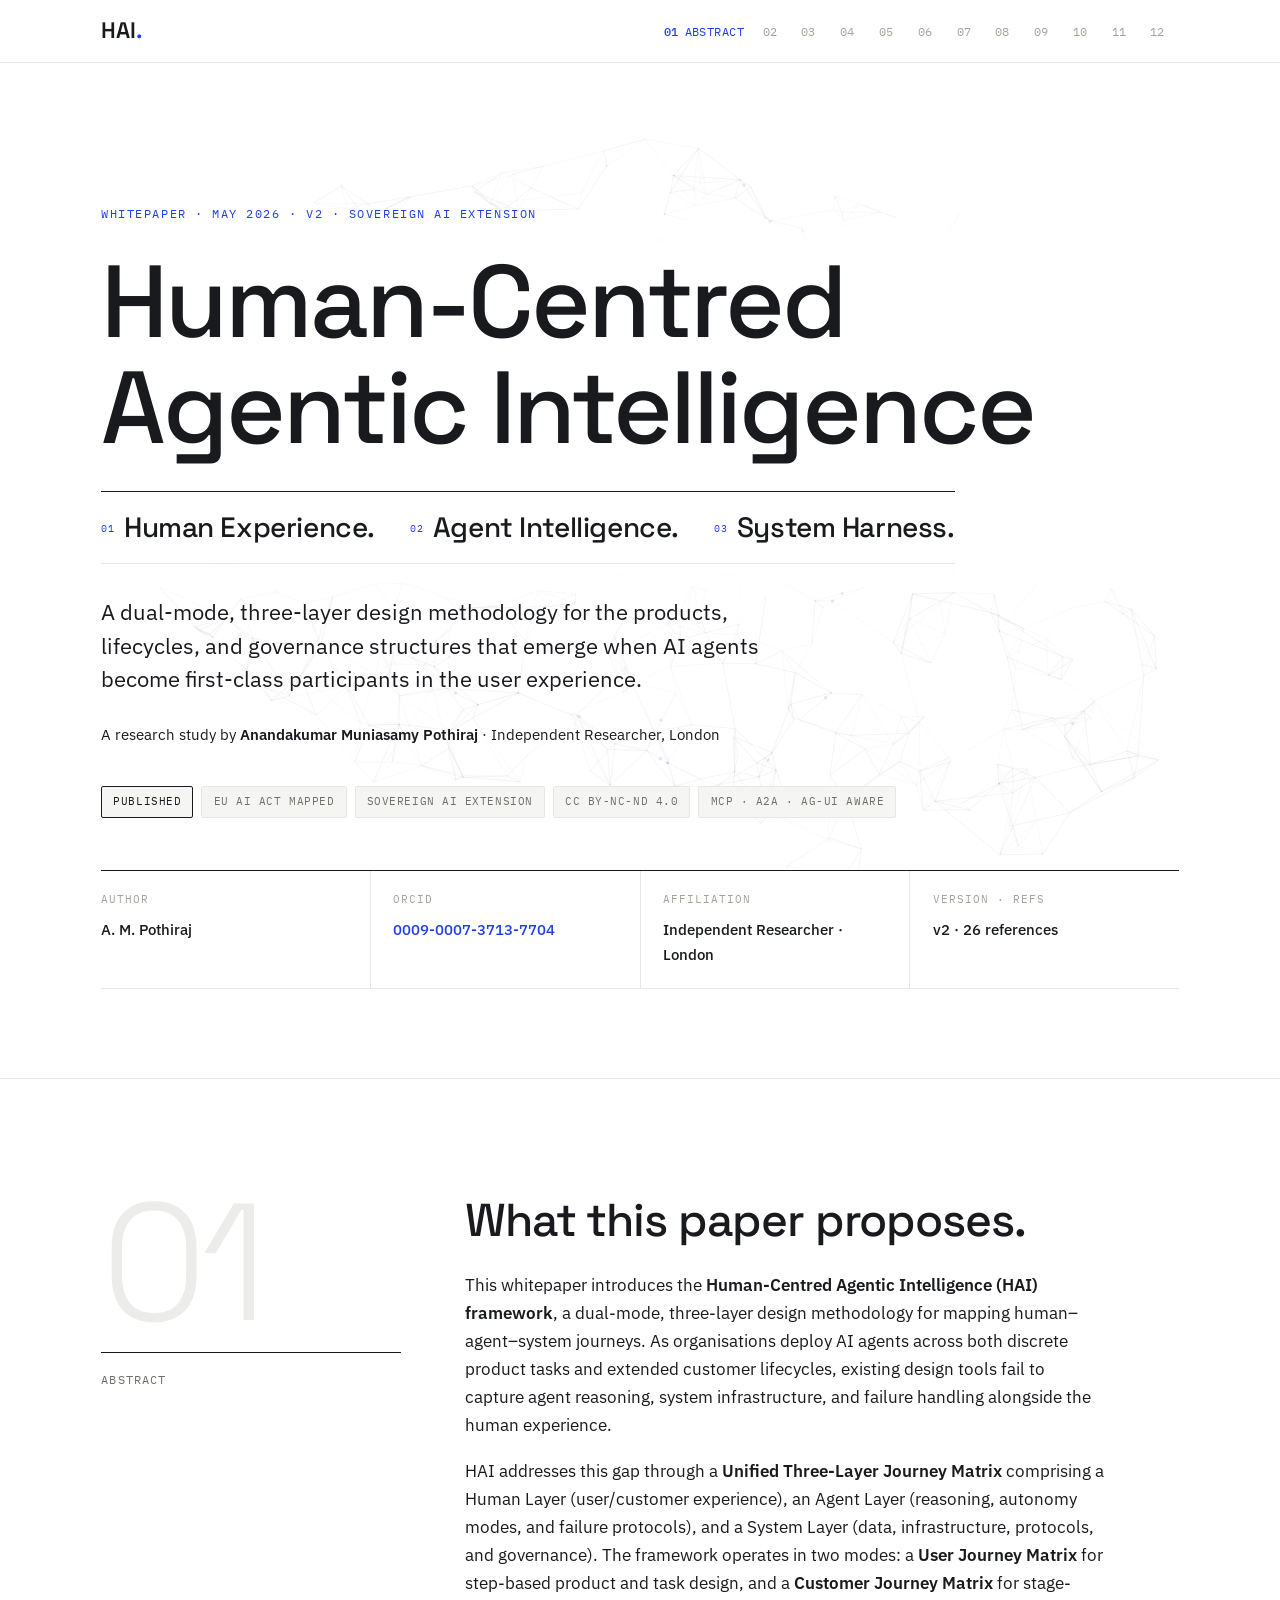
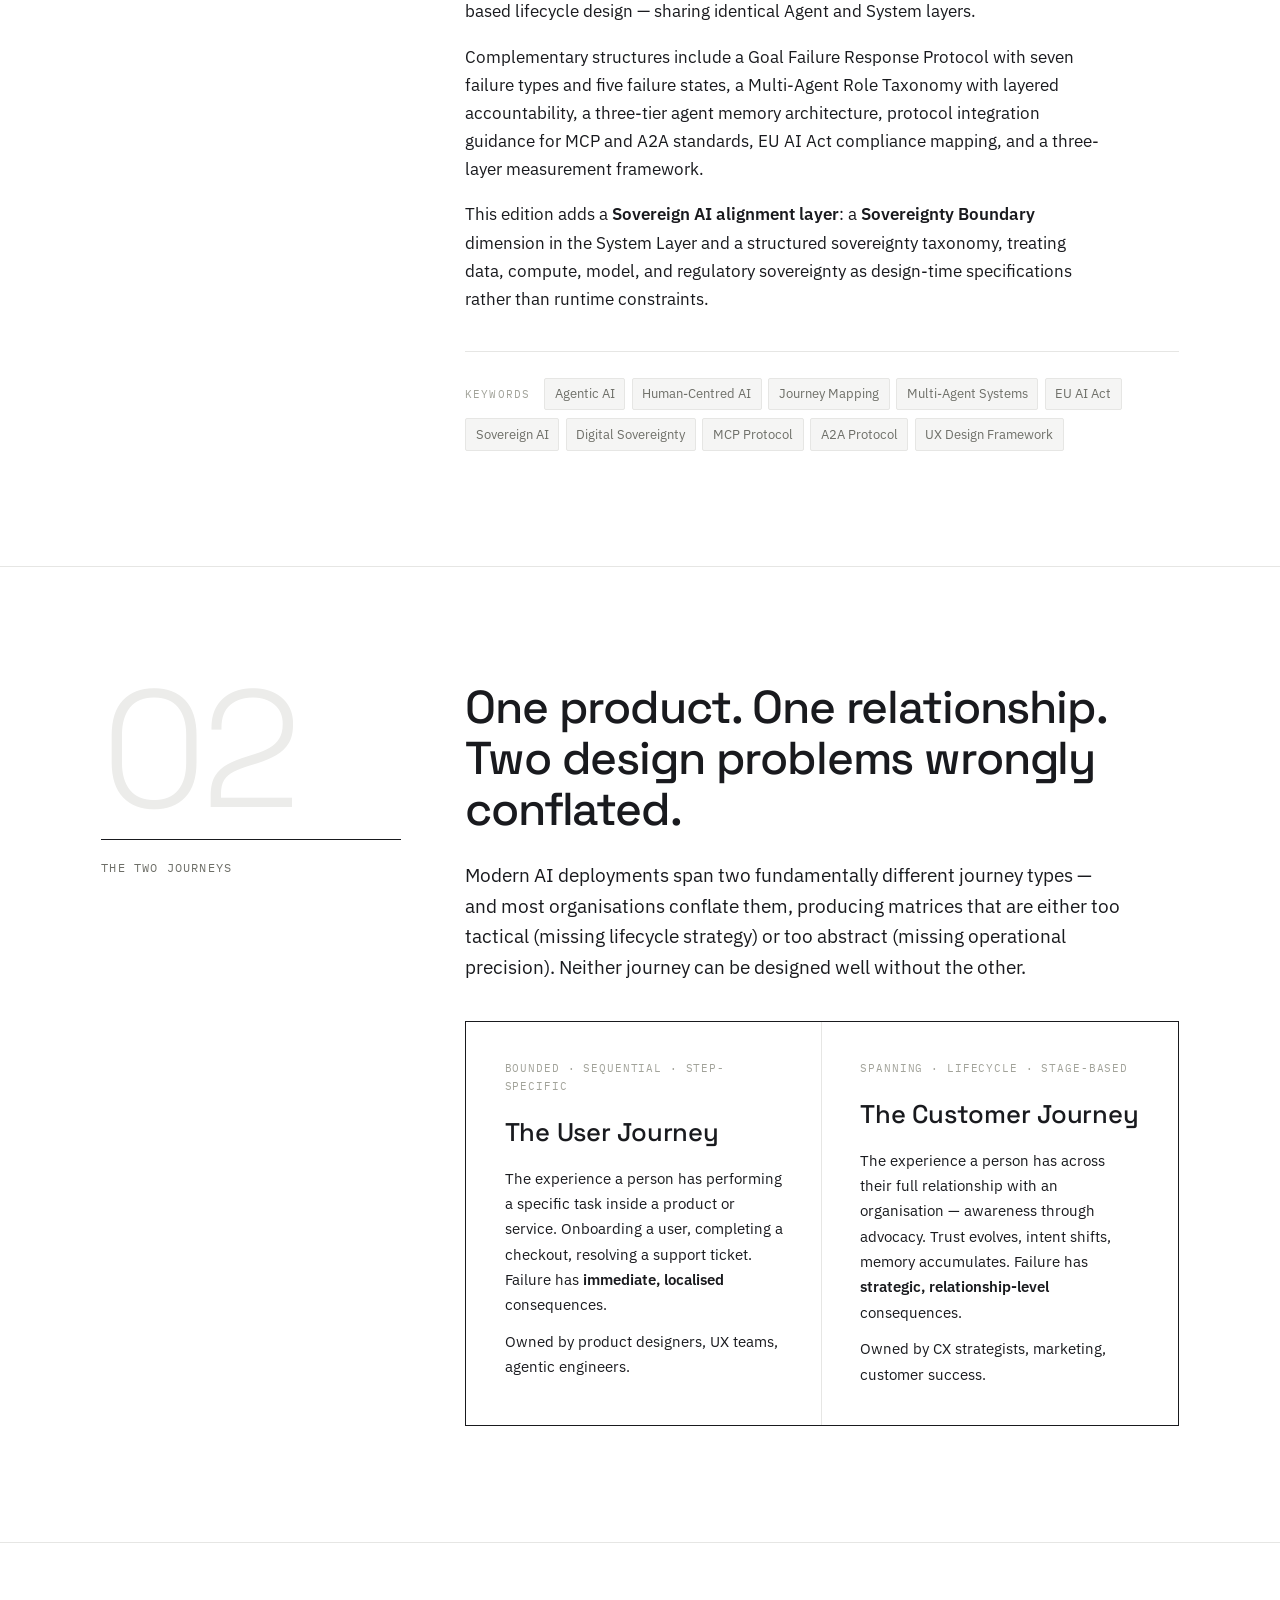
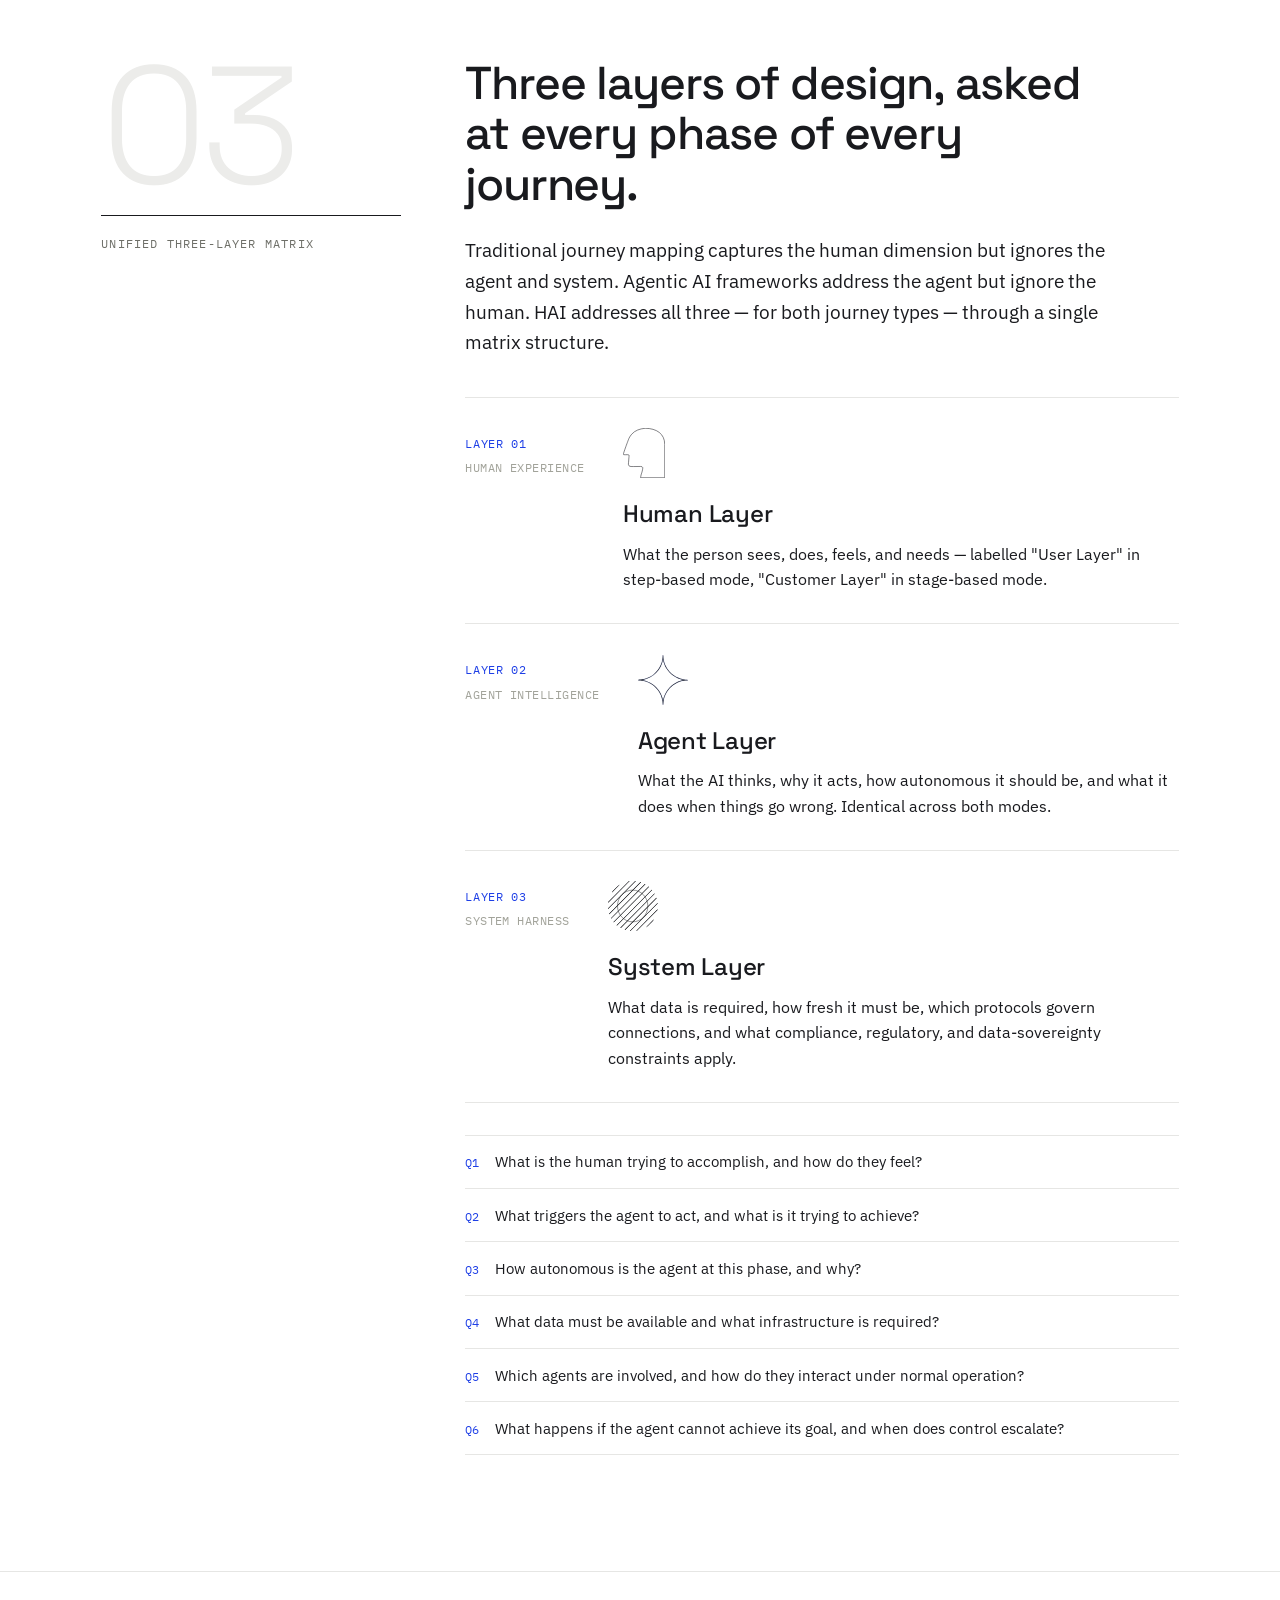
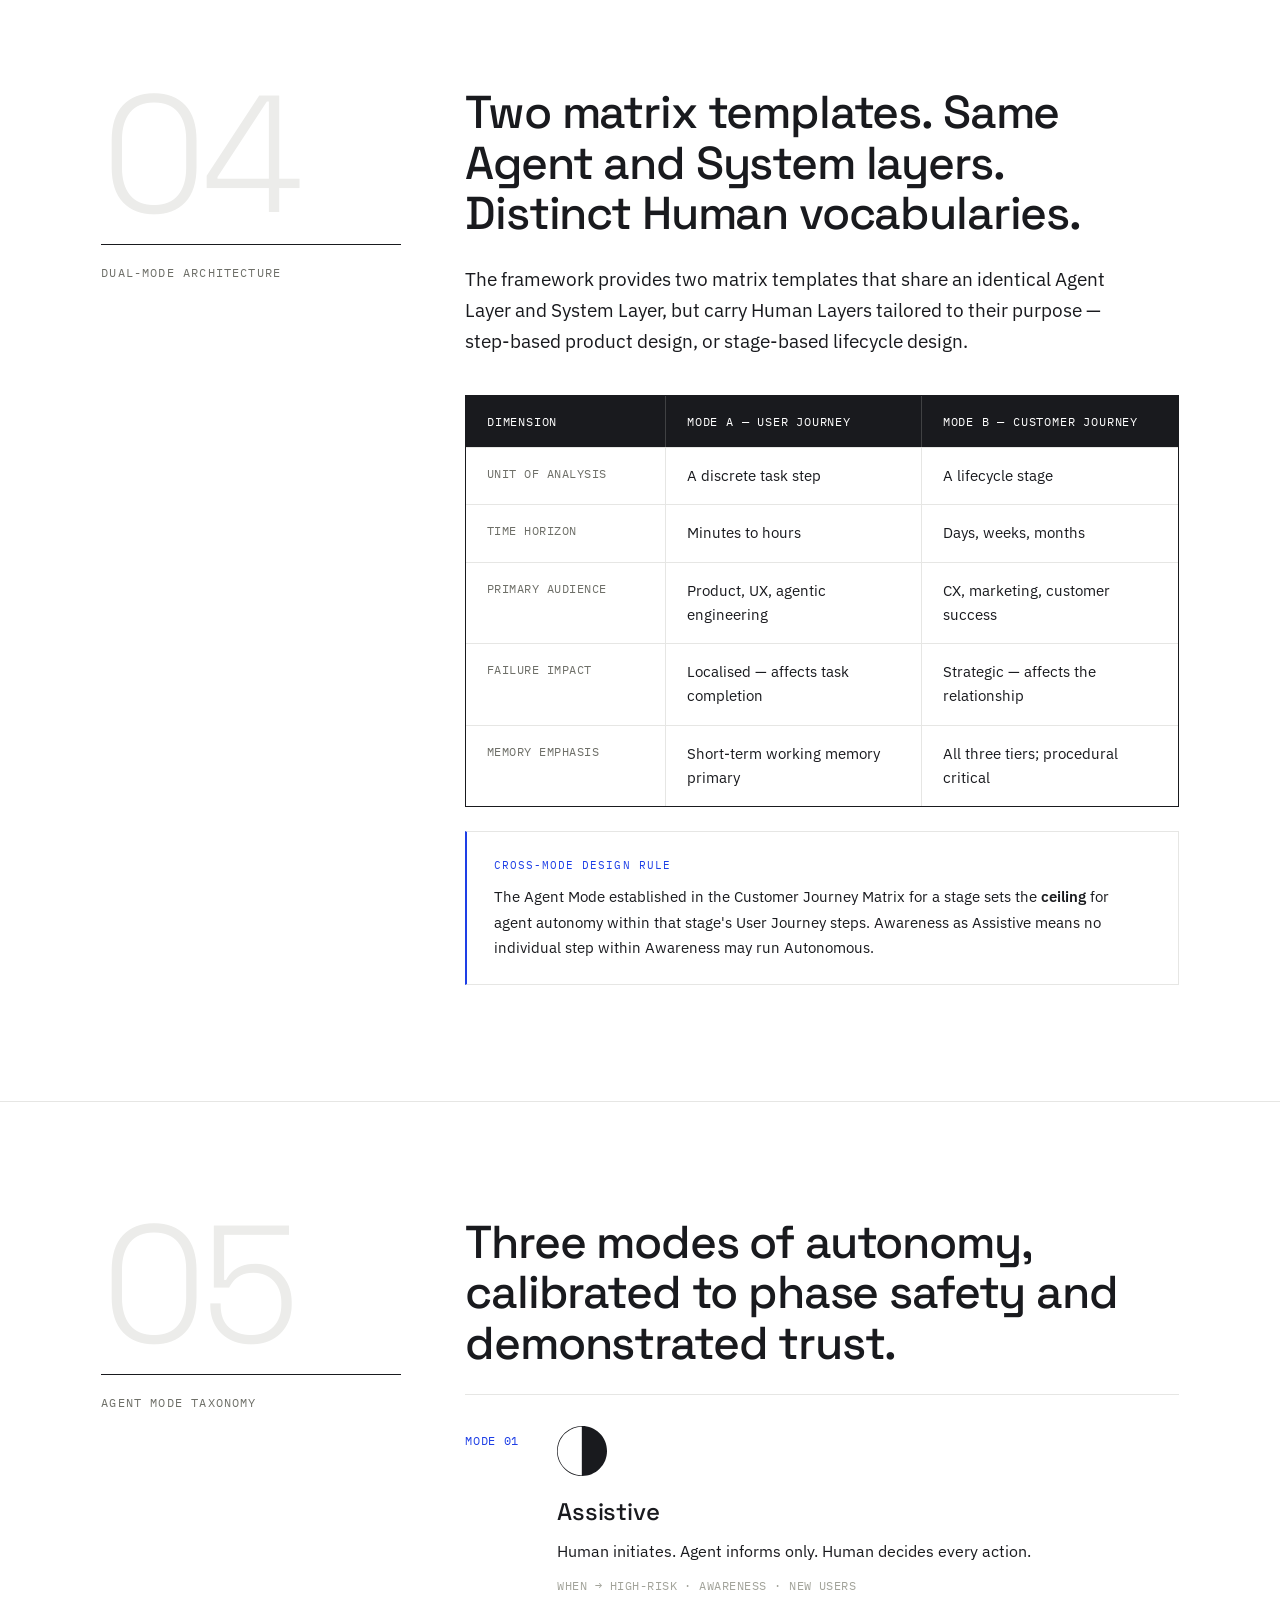
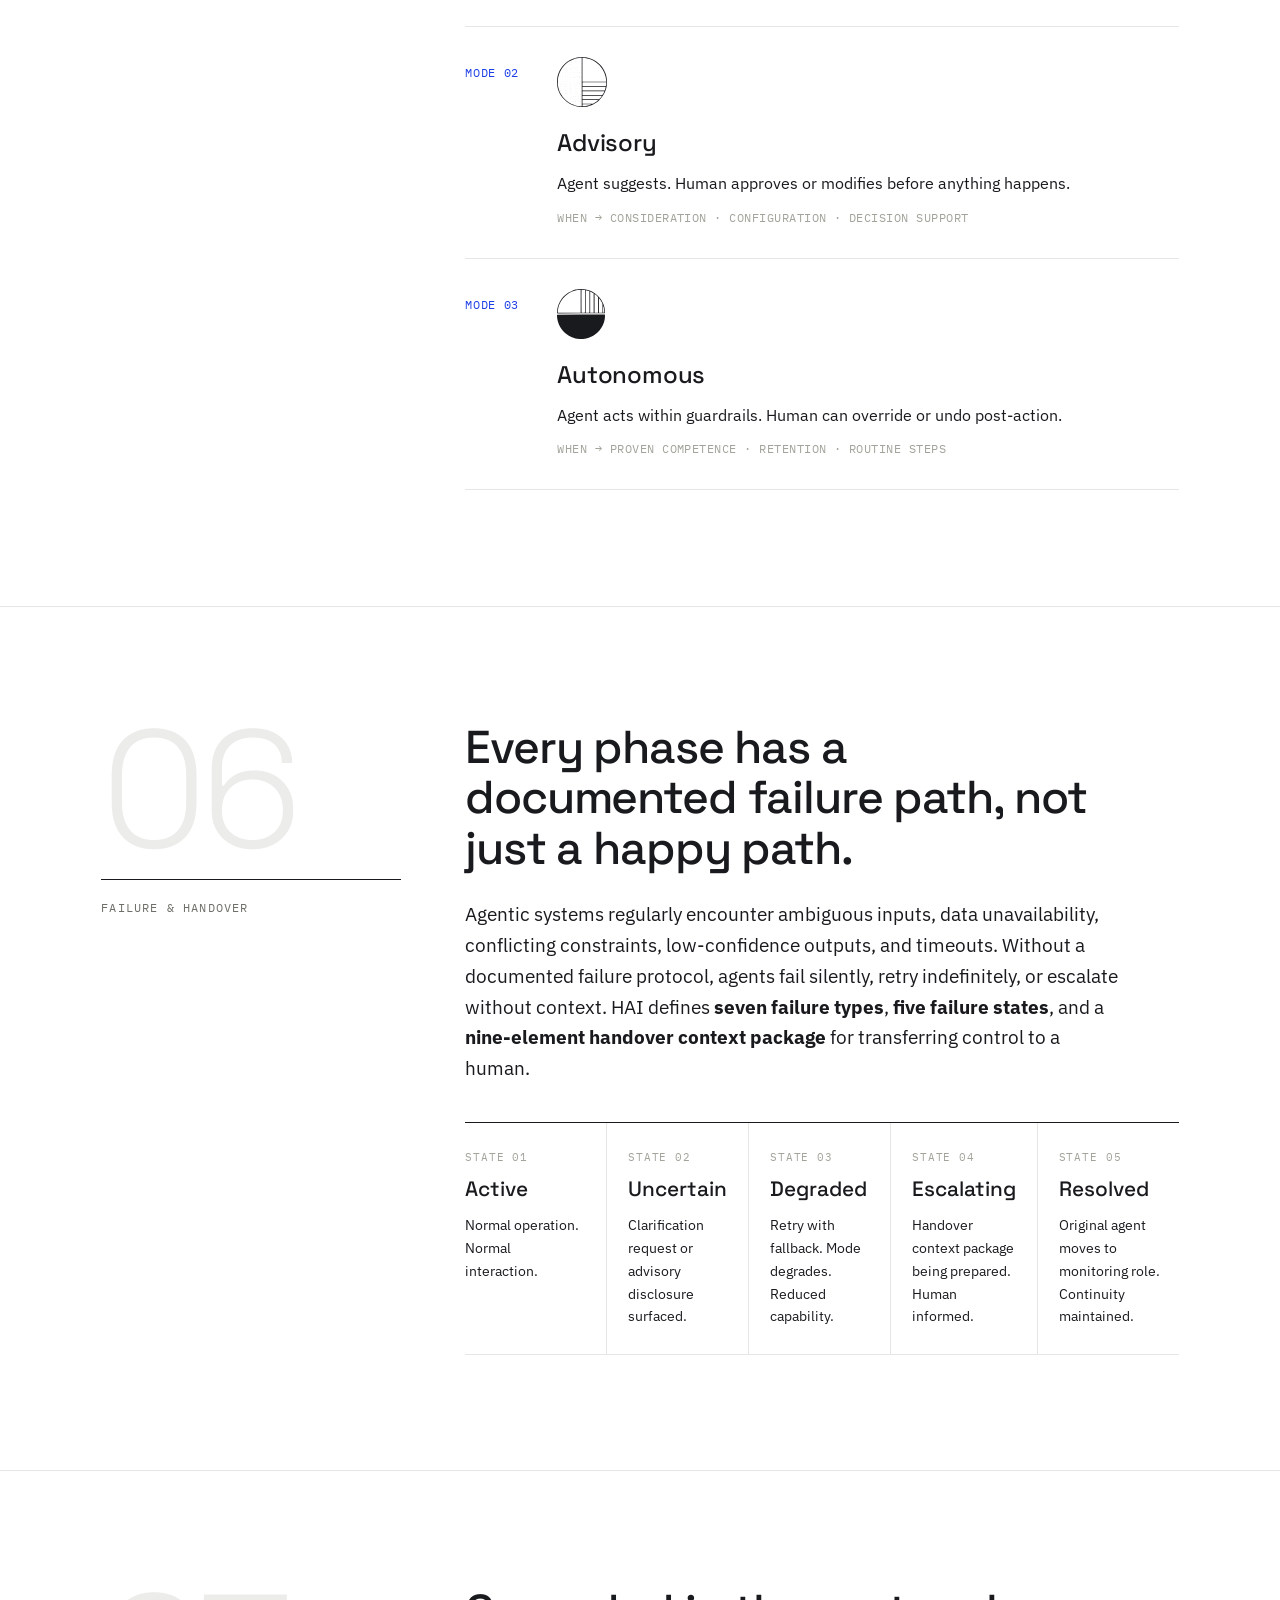
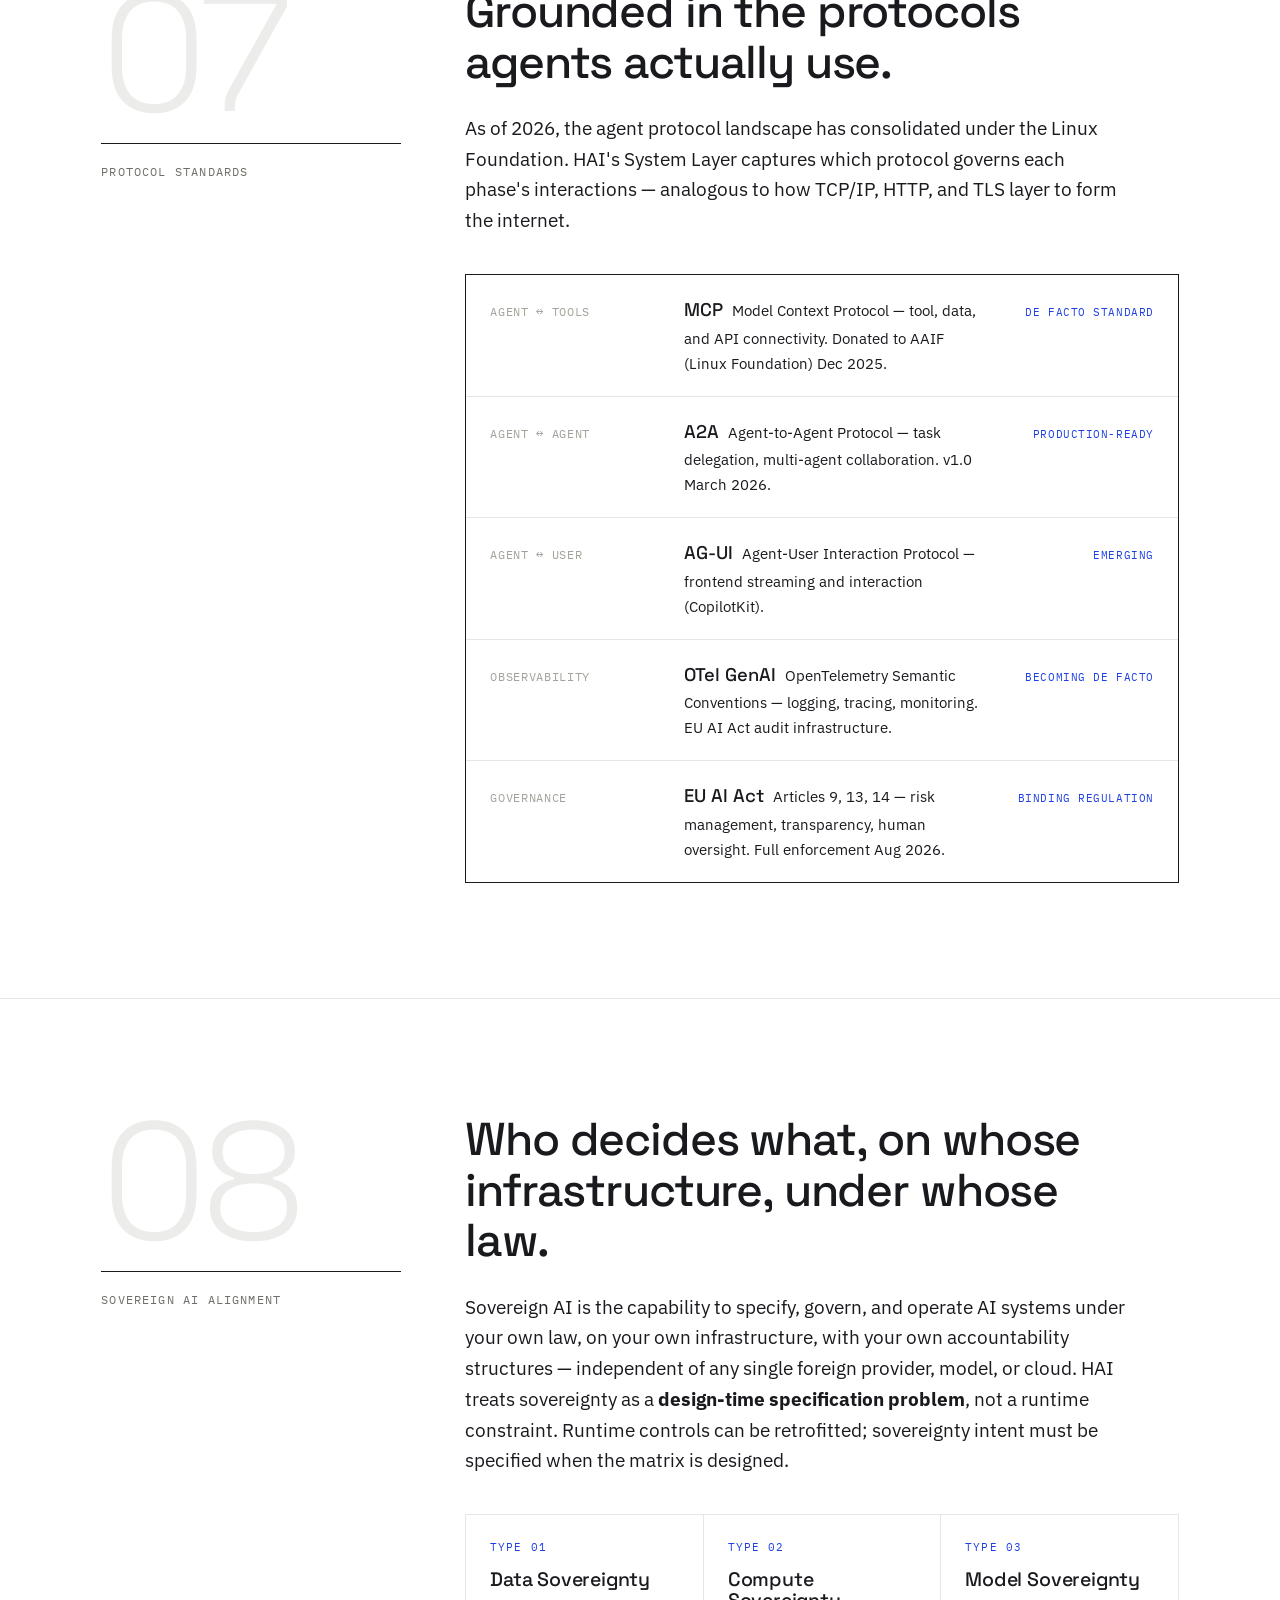
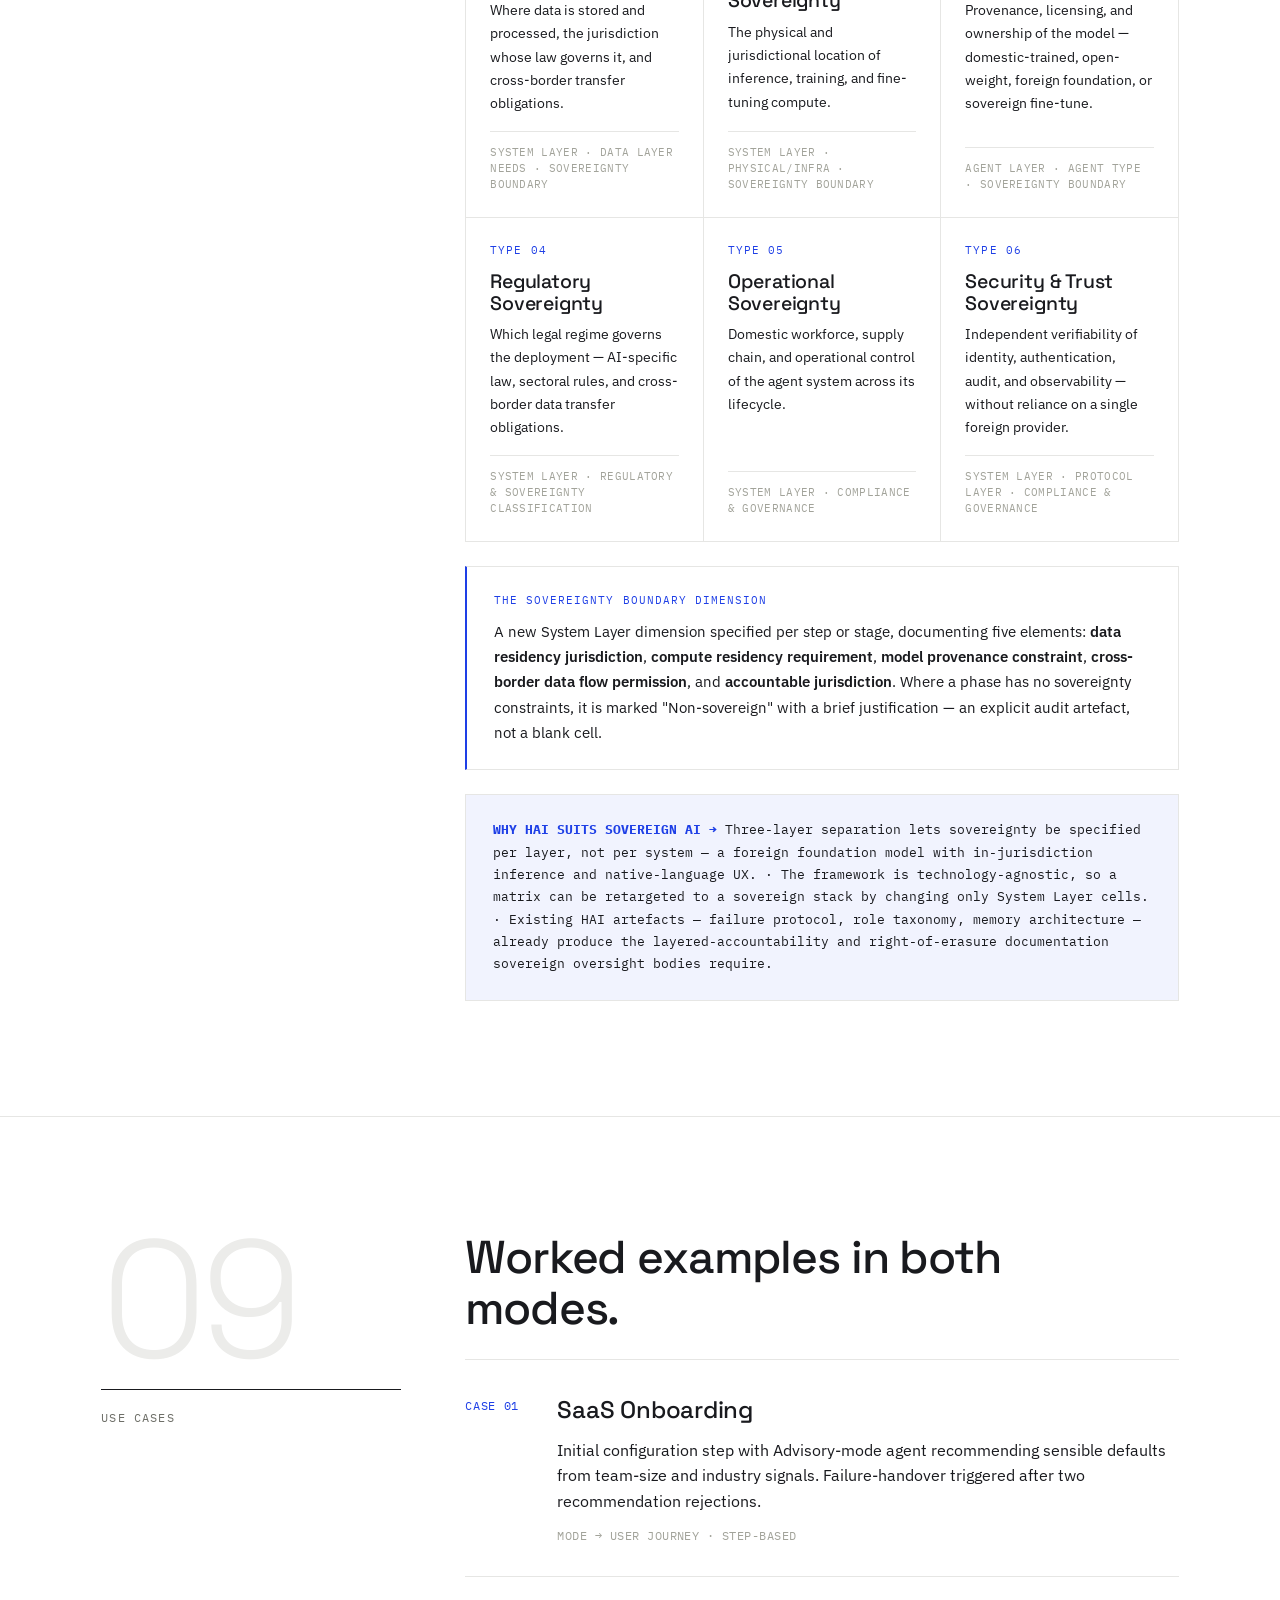
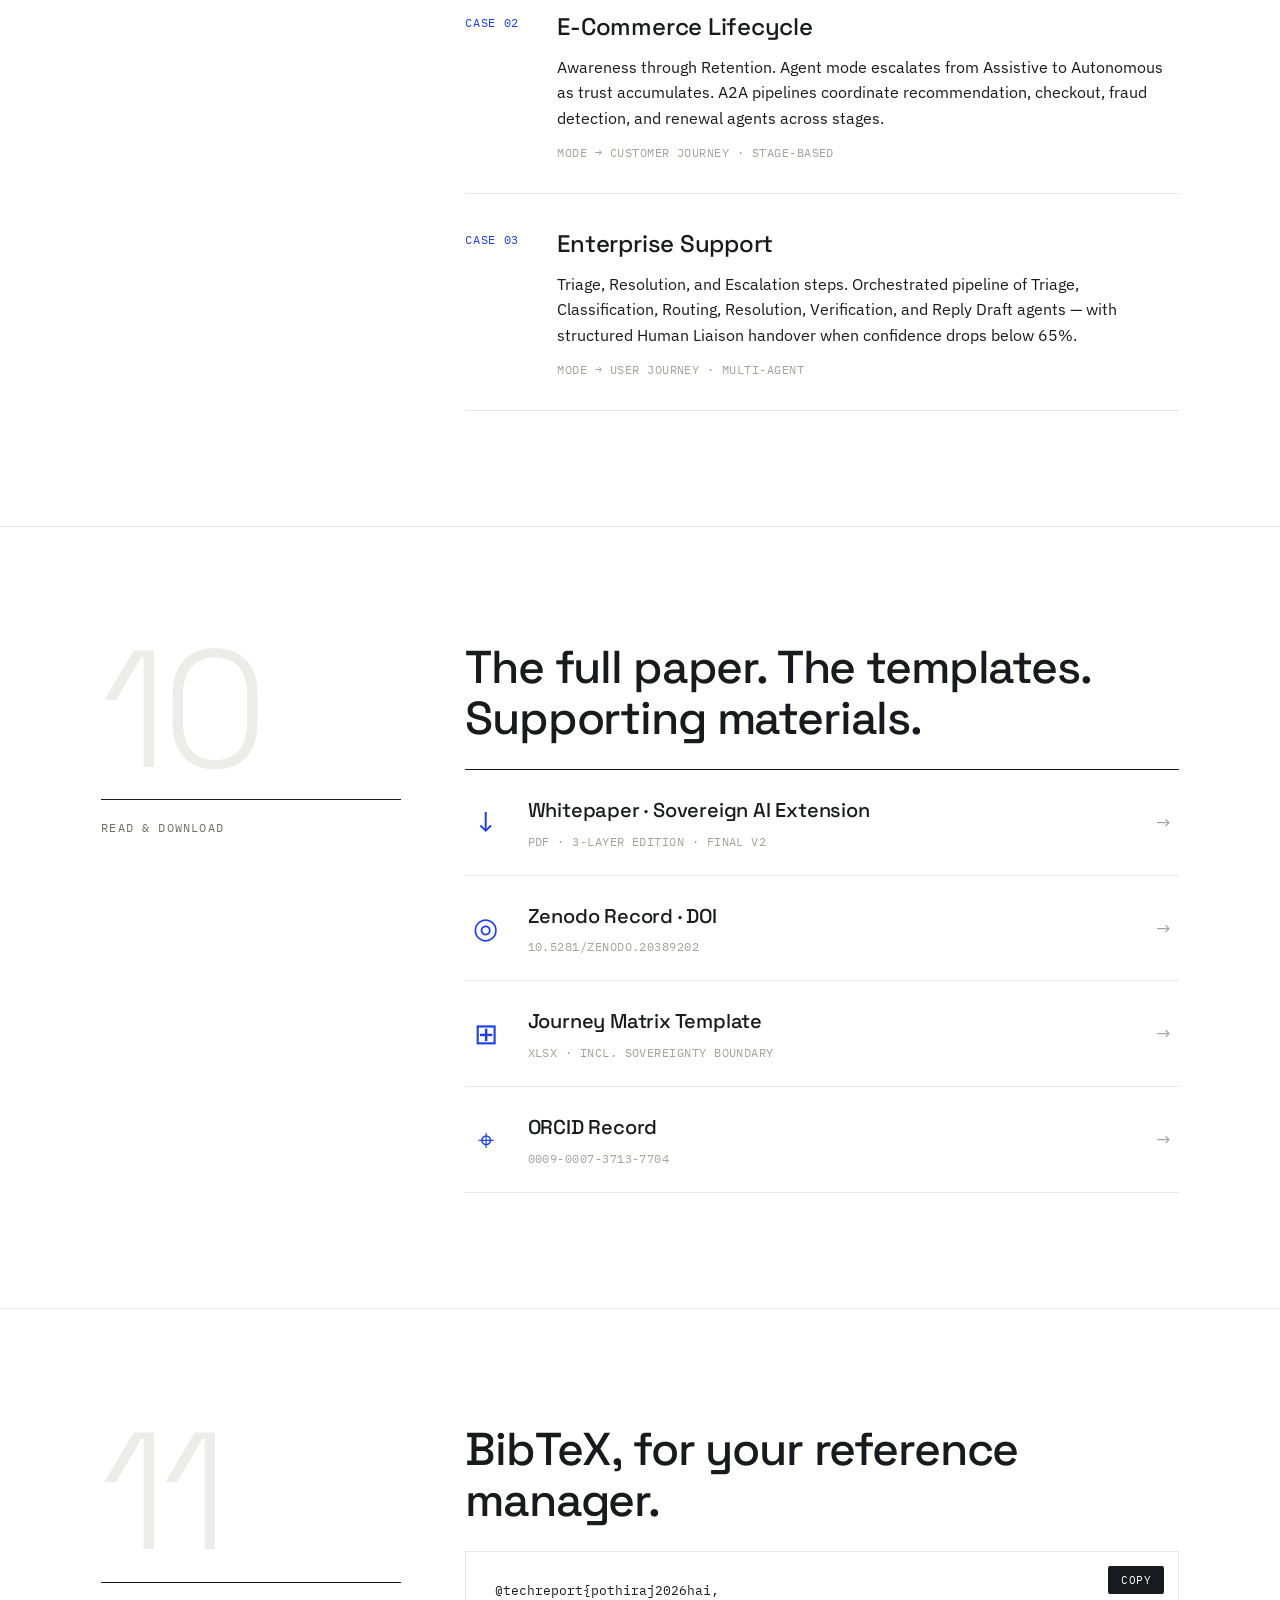
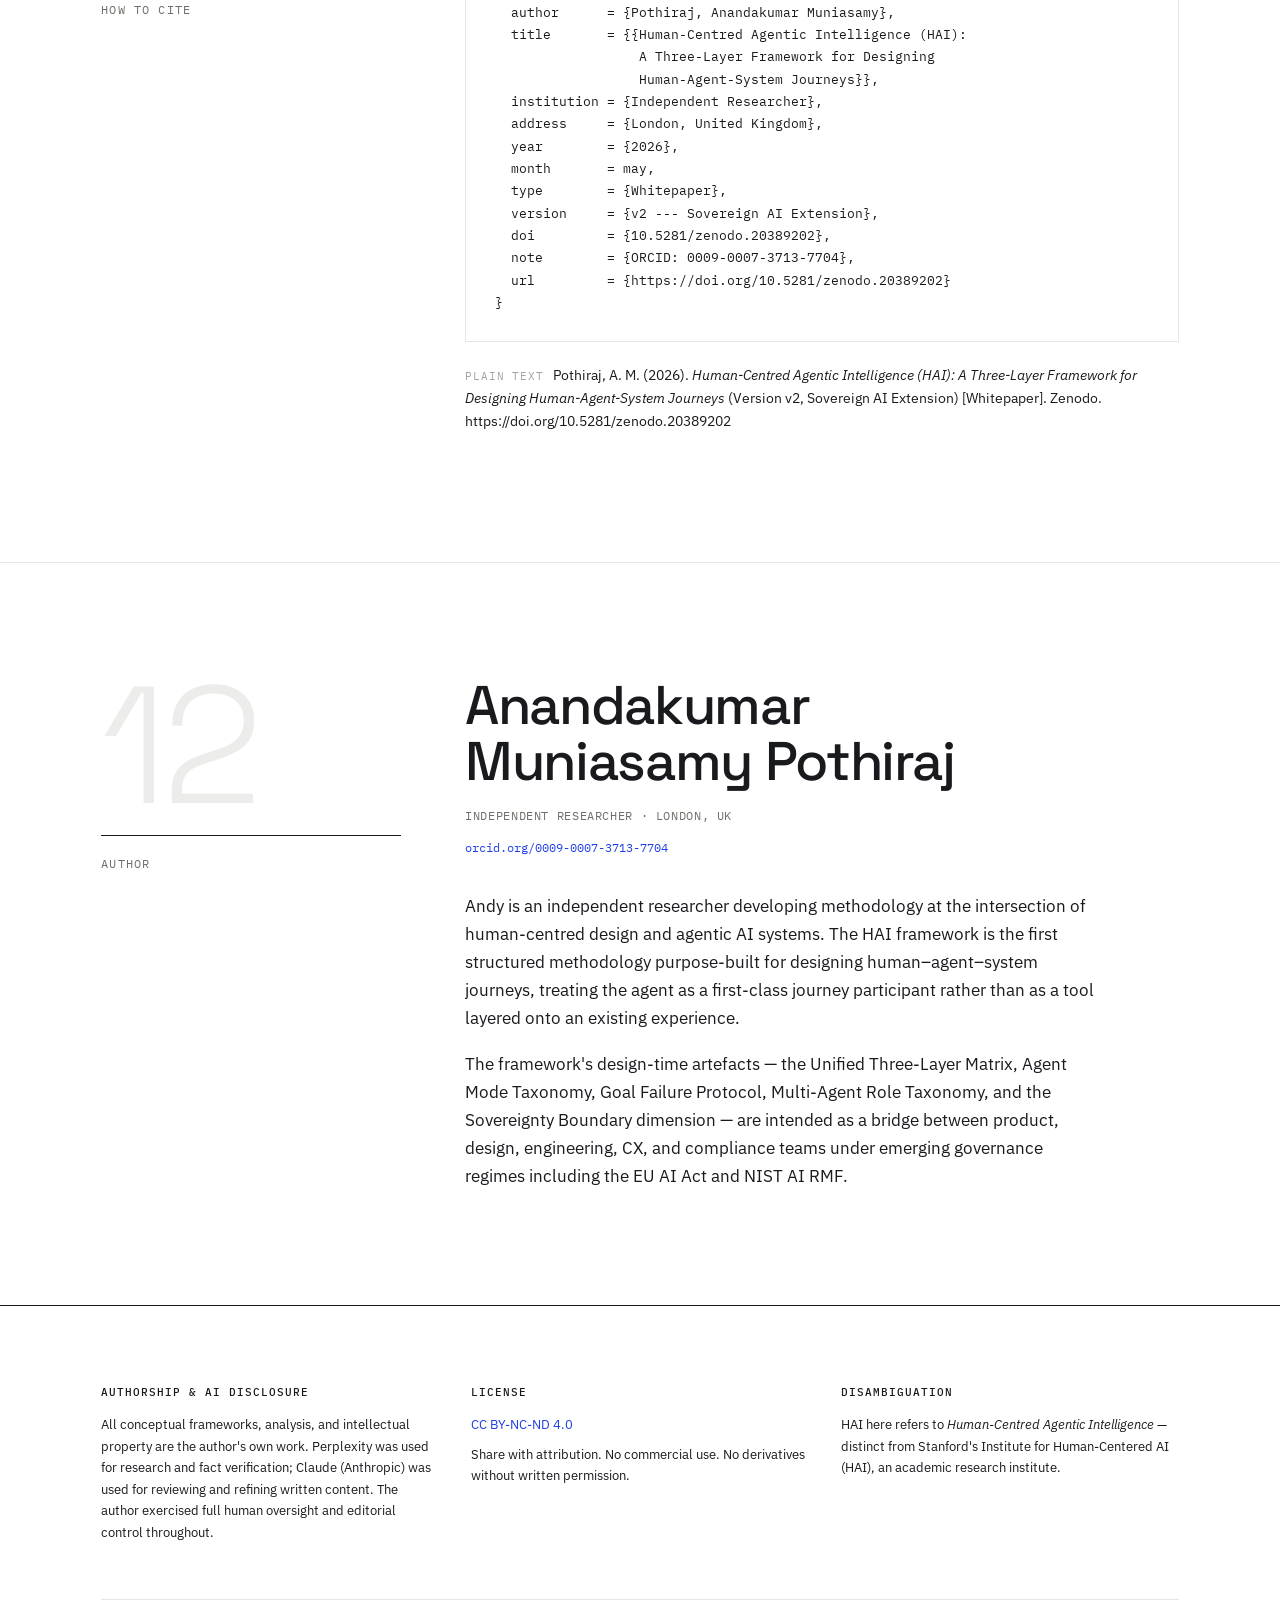
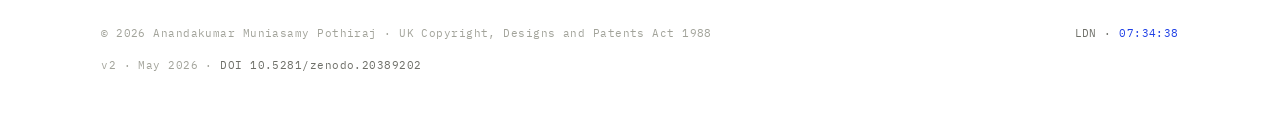
==== commit d5e717ed: "Feature tagline in hero and layer labels Co-Authored-By: Claude Sonnet 5.5 <noreply@anthropic.com>" ====
--- a/index.html
+++ b/index.html
@@ -4,7 +4,7 @@
 <meta charset="UTF-8" />
 <meta name="viewport" content="width=device-width, initial-scale=1.0" />
 <title>Human-Centred Agentic Intelligence (HAI) — A Three-Layer Framework for Human–Agent–System Journeys</title>
-<meta name="description" content="HAI is a dual-mode, three-layer design methodology for mapping human–agent–system journeys in agentic AI products. The Sovereign AI Extension adds a Sovereignty Boundary dimension for specifying data residency, compute location, and model provenance at design time. By Anandakumar Muniasamy Pothiraj." />
+<meta name="description" content="Human Experience. Agent Intelligence. System Harness. HAI is a dual-mode, three-layer design methodology for mapping human–agent–system journeys in agentic AI products. The Sovereign AI Extension adds a Sovereignty Boundary dimension for specifying data residency, compute location, and model provenance at design time. By Anandakumar Muniasamy Pothiraj." />
 <meta name="author" content="Anandakumar Muniasamy Pothiraj" />
 <meta name="theme-color" content="#FFFFFF" />
 <link rel="canonical" href="https://hai-framework.org/" />
@@ -14,12 +14,12 @@
 <meta property="og:image" content="https://hai-framework.org/assets/img/Header.png" />
 <meta name="twitter:card" content="summary_large_image" />
 <meta name="twitter:title" content="Human-Centred Agentic Intelligence (HAI)" />
-<meta name="twitter:description" content="A three-layer, dual-mode framework for designing human–agent–system journeys." />
+<meta name="twitter:description" content="Human Experience. Agent Intelligence. System Harness. A three-layer, dual-mode framework for designing human–agent–system journeys." />
 <meta name="twitter:image" content="https://hai-framework.org/assets/img/Header.png" />
 
 <!-- Open Graph -->
 <meta property="og:title" content="Human-Centred Agentic Intelligence (HAI)" />
-<meta property="og:description" content="A three-layer, dual-mode framework for designing human–agent–system journeys in agentic AI products — now extended with a Sovereign AI alignment layer." />
+<meta property="og:description" content="Human Experience. Agent Intelligence. System Harness. A three-layer, dual-mode framework for designing human–agent–system journeys in agentic AI products — now extended with a Sovereign AI alignment layer." />
 <meta property="og:type" content="article" />
 <meta property="article:author" content="Anandakumar Muniasamy Pothiraj" />
 <meta property="article:published_time" content="2026-05-26" />
@@ -71,6 +71,11 @@
   <div class="wrap hero-stagger">
     <div class="eyebrow">Whitepaper · May 2026 · v2 · Sovereign AI Extension</div>
     <h1>Human-Centred Agentic <em>Intelligence</em></h1>
+    <p class="tagline" aria-label="Human Experience. Agent Intelligence. System Harness.">
+      <a href="#framework" class="tl"><span class="tl-n">01</span>Human Experience.</a>
+      <a href="#framework" class="tl"><span class="tl-n">02</span>Agent Intelligence.</a>
+      <a href="#framework" class="tl"><span class="tl-n">03</span>System Harness.</a>
+    </p>
     <p class="hero-sub">A dual-mode, three-layer design methodology for the products, lifecycles, and governance structures that emerge when AI agents become first-class participants in the user experience.</p>
     <p class="hero-byline">A research study by <strong>Anandakumar Muniasamy Pothiraj</strong> · Independent Researcher, London</p>
     <div class="badges">
@@ -169,7 +174,7 @@
         <p class="lede">Traditional journey mapping captures the human dimension but ignores the agent and system. Agentic AI frameworks address the agent but ignore the human. HAI addresses all three — for both journey types — through a single matrix structure.</p>
         <div class="blocks">
           <div class="block">
-            <div class="block-tag">Layer 01</div>
+            <div class="block-tag">Layer 01<span class="block-tag-sub">Human Experience</span></div>
             <div>
               <img class="block-icon" src="/assets/img/Human_Layer.svg" alt="" />
               <h3>Human Layer</h3>
@@ -177,7 +182,7 @@
             </div>
           </div>
           <div class="block">
-            <div class="block-tag">Layer 02</div>
+            <div class="block-tag">Layer 02<span class="block-tag-sub">Agent Intelligence</span></div>
             <div>
               <img class="block-icon" src="/assets/img/Agent_Layer.svg" alt="" />
               <h3>Agent Layer</h3>
@@ -185,7 +190,7 @@
             </div>
           </div>
           <div class="block">
-            <div class="block-tag">Layer 03</div>
+            <div class="block-tag">Layer 03<span class="block-tag-sub">System Harness</span></div>
             <div>
               <img class="block-icon" src="/assets/img/System_Layer.svg" alt="" />
               <h3>System Layer</h3>
--- a/css/style.css
+++ b/css/style.css
@@ -141,6 +141,23 @@
     max-width: 16ch;
   }
   .hero h1 em { font-style: normal; font-weight: 500; }
+  .tagline {
+    display: flex; flex-wrap: wrap; gap: 0.2rem 2.2rem;
+    margin: 0 0 2rem; padding: 1.1rem 0;
+    border-top: 1px solid var(--ink); border-bottom: 1px solid var(--line);
+    font-family: var(--font-display); font-weight: 500;
+    font-size: clamp(1.15rem, 2.6vw, 1.75rem);
+    letter-spacing: -0.015em; line-height: 1.3;
+    max-width: max-content;
+  }
+  .tagline .tl { color: var(--ink); text-decoration: none; white-space: nowrap; transition: color .2s; }
+  .tagline .tl:hover { color: var(--accent); }
+  .tagline .tl-n {
+    font-family: var(--font-mono); font-weight: 400;
+    font-size: 0.62rem; letter-spacing: 0.1em;
+    color: var(--accent); margin-right: 0.55rem;
+    vertical-align: 0.5em;
+  }
   .hero-sub {
     font-size: clamp(1.05rem, 2vw, 1.35rem);
     color: var(--ink);
@@ -311,6 +328,7 @@
     padding: 1.9rem 0;
     border-bottom: 1px solid var(--line);
   }
+  .block-tag-sub { display: block; margin-top: 0.35rem; color: var(--ink-faint); letter-spacing: 0.04em; }
   .block-tag {
     font-family: var(--font-mono); font-size: 0.72rem;
     letter-spacing: 0.06em; text-transform: uppercase;
@@ -623,6 +641,7 @@
   .hero-stagger > *:nth-child(4) { animation-delay: .32s; }
   .hero-stagger > *:nth-child(5) { animation-delay: .41s; }
   .hero-stagger > *:nth-child(6) { animation-delay: .50s; }
+  .hero-stagger > *:nth-child(7) { animation-delay: .59s; }
   @keyframes rise { to { opacity: 1; transform: none; } }
 
   @media (prefers-reduced-motion: reduce) {
